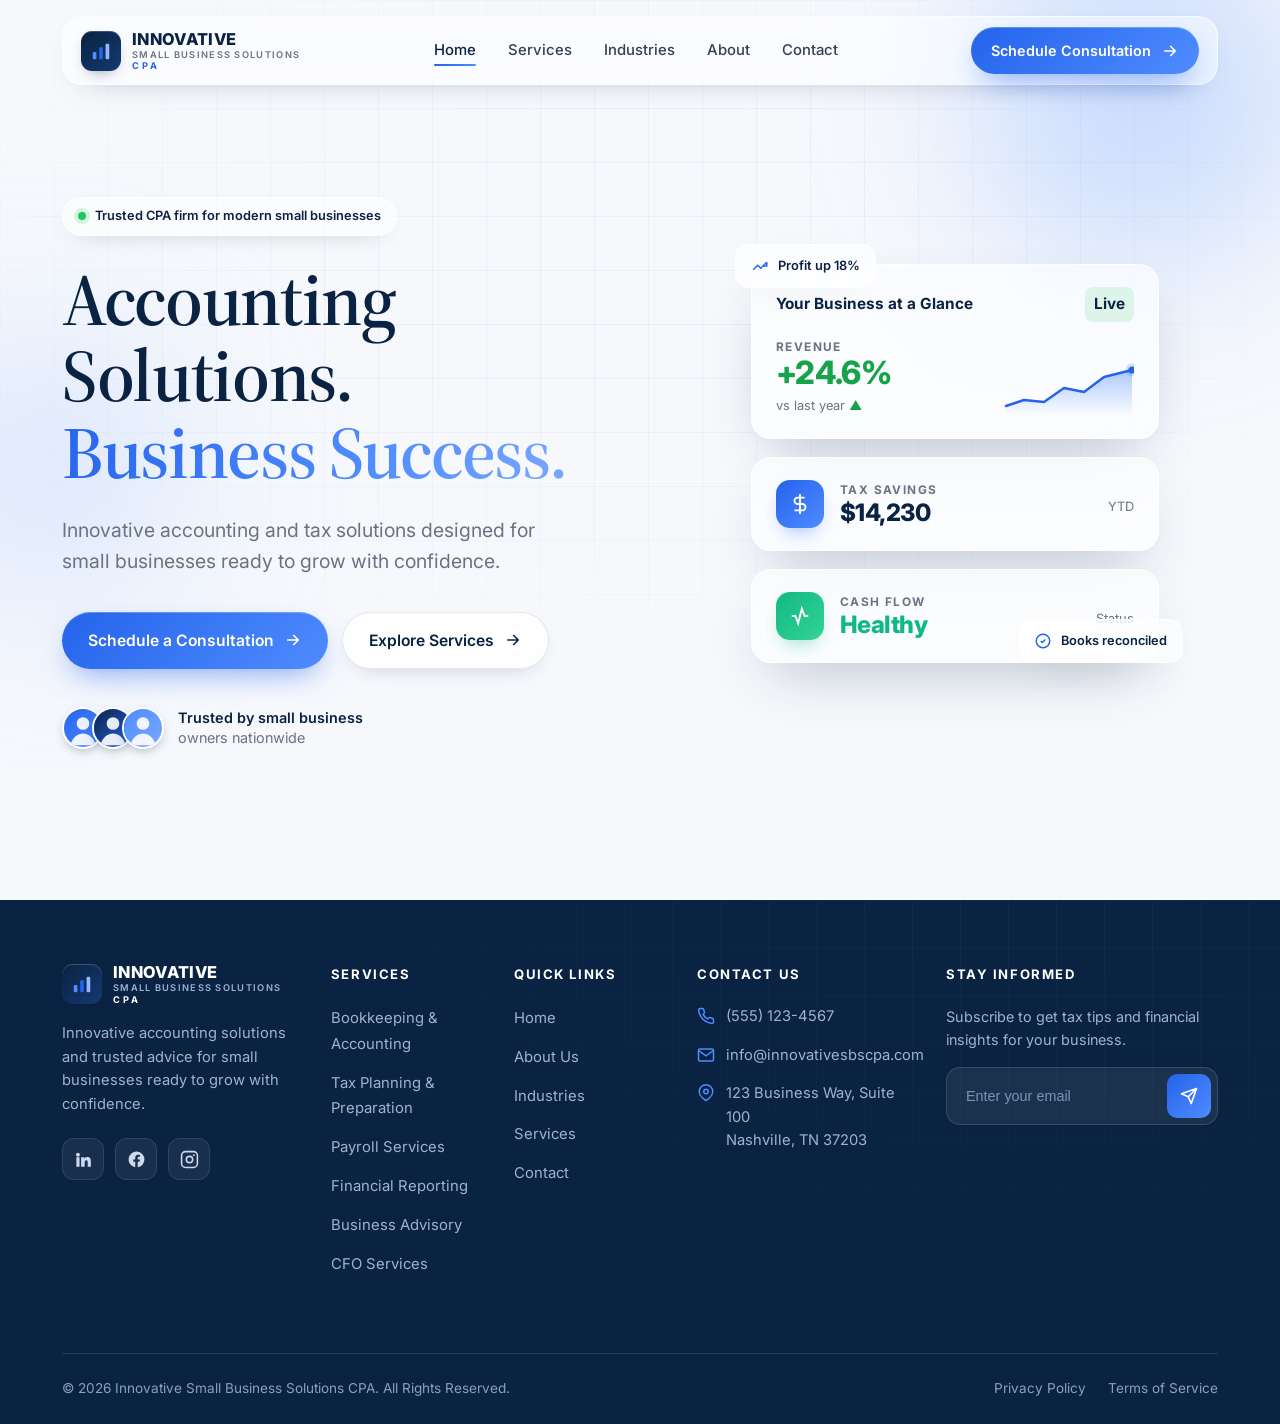
==== index.html @ 0bbaf1e1 "Add multi-page liquid-glass CPA website Restructures the site into separate pages reached from the s" ====
<!DOCTYPE html>
<html lang="en">
<head>
  <meta charset="UTF-8" />
  <meta name="viewport" content="width=device-width, initial-scale=1.0" />

  <title>Innovative Small Business Solutions CPA | Accounting &amp; Tax Services</title>
  <meta name="description" content="Innovative Small Business Solutions CPA delivers premium accounting, tax planning, payroll, and CFO advisory services for small businesses ready to grow with confidence." />
  <meta name="keywords" content="CPA, small business accounting, tax planning, bookkeeping, payroll, CFO services, financial reporting, business advisory" />
  <meta name="author" content="Innovative Small Business Solutions CPA" />
  <meta name="theme-color" content="#0A2342" />
  <link rel="canonical" href="https://zjhunter29.github.io/innovative-cpa/" />

  <meta property="og:type" content="website" />
  <meta property="og:title" content="Innovative Small Business Solutions CPA | Accounting &amp; Tax Services" />
  <meta property="og:description" content="Premium accounting, tax, and advisory services designed for small businesses ready to grow with confidence." />
  <meta property="og:site_name" content="Innovative Small Business Solutions CPA" />
  <meta property="og:url" content="https://zjhunter29.github.io/innovative-cpa/" />
  <meta name="twitter:card" content="summary_large_image" />
  <meta name="twitter:title" content="Innovative Small Business Solutions CPA" />
  <meta name="twitter:description" content="Premium accounting, tax, and advisory services for small businesses." />

  <link rel="icon" href="data:image/svg+xml,%3Csvg xmlns='http://www.w3.org/2000/svg' viewBox='0 0 32 32'%3E%3Crect width='32' height='32' rx='8' fill='%230A2342'/%3E%3Crect x='8' y='17' width='4' height='7' rx='1.5' fill='%234F8CFF'/%3E%3Crect x='14' y='12' width='4' height='12' rx='1.5' fill='%232563EB'/%3E%3Crect x='20' y='8' width='4' height='16' rx='1.5' fill='%2393B8FF'/%3E%3C/svg%3E" />

  <link rel="preconnect" href="https://fonts.googleapis.com" />
  <link rel="preconnect" href="https://fonts.gstatic.com" crossorigin />
  <link href="https://fonts.googleapis.com/css2?family=Inter:wght@400;500;600;700;800;900&family=Source+Serif+4:opsz,wght@8..60,400;8..60,500;8..60,600;8..60,700&display=swap" rel="stylesheet" />

  <link rel="stylesheet" href="styles.css" />
  <noscript><style>.reveal{opacity:1 !important;transform:none !important}</style></noscript>

  <script type="application/ld+json">
  {
    "@context":"https://schema.org",
    "@type":"AccountingService",
    "name":"Innovative Small Business Solutions CPA",
    "description":"Premium accounting, tax planning, payroll, and CFO advisory services for small businesses.",
    "@id":"https://zjhunter29.github.io/innovative-cpa/",
    "url":"https://zjhunter29.github.io/innovative-cpa/",
    "telephone":"+1-555-123-4567",
    "email":"info@innovativesbscpa.com",
    "priceRange":"$$",
    "address":{
      "@type":"PostalAddress",
      "streetAddress":"123 Business Way, Suite 100",
      "addressLocality":"Nashville",
      "addressRegion":"TN",
      "postalCode":"37203",
      "addressCountry":"US"
    },
    "areaServed":"US",
    "openingHoursSpecification":{
      "@type":"OpeningHoursSpecification",
      "dayOfWeek":["Monday","Tuesday","Wednesday","Thursday","Friday"],
      "opens":"09:00","closes":"17:00"
    },
    "sameAs":["https://www.linkedin.com/","https://www.facebook.com/","https://www.instagram.com/"]
  }
  </script>
</head>
<body>
  <a class="skip-link" href="#main">Skip to content</a>

  <!-- ===================== NAVBAR ===================== -->
  <header class="nav" id="nav">
    <div class="container">
      <div class="nav-inner">
        <a class="brand" href="index.html" aria-label="Innovative Small Business Solutions CPA home">
          <span class="brand-mark" aria-hidden="true">
            <svg viewBox="0 0 24 24" fill="none"><rect x="3" y="13" width="4" height="8" rx="1.3" fill="#4F8CFF"/><rect x="10" y="8" width="4" height="13" rx="1.3" fill="#2563EB"/><rect x="17" y="4" width="4" height="17" rx="1.3" fill="#93B8FF"/></svg>
          </span>
          <span class="brand-text">
            <span class="b1">INNOVATIVE</span>
            <span class="b2">Small Business Solutions</span>
            <span class="b3">CPA</span>
          </span>
        </a>

        <nav class="nav-menu" aria-label="Primary">
          <div class="nav-links">
            <a href="index.html" class="active" aria-current="page">Home</a>
            <a href="services.html">Services</a>
            <a href="industries.html">Industries</a>
            <a href="about.html">About</a>
            <a href="contact.html">Contact</a>
          </div>
        </nav>

        <div class="nav-cta">
          <a href="contact.html" class="btn btn-primary">
            <span>Schedule Consultation</span>
            <svg viewBox="0 0 24 24" fill="none" stroke="currentColor" stroke-width="2.2" stroke-linecap="round" stroke-linejoin="round" aria-hidden="true"><path d="M5 12h14M13 6l6 6-6 6"/></svg>
          </a>
          <button class="nav-toggle" id="navToggle" aria-label="Toggle menu" aria-expanded="false" aria-controls="mobilePanel">
            <span></span><span></span><span></span>
          </button>
        </div>
      </div>
    </div>
  </header>

  <div class="mobile-panel" id="mobilePanel">
    <a href="index.html" class="active" aria-current="page">Home <svg viewBox="0 0 24 24" fill="none" stroke="currentColor" stroke-width="2.2" stroke-linecap="round"><path d="M9 6l6 6-6 6"/></svg></a>
    <a href="services.html">Services <svg viewBox="0 0 24 24" fill="none" stroke="currentColor" stroke-width="2.2" stroke-linecap="round"><path d="M9 6l6 6-6 6"/></svg></a>
    <a href="industries.html">Industries <svg viewBox="0 0 24 24" fill="none" stroke="currentColor" stroke-width="2.2" stroke-linecap="round"><path d="M9 6l6 6-6 6"/></svg></a>
    <a href="about.html">About <svg viewBox="0 0 24 24" fill="none" stroke="currentColor" stroke-width="2.2" stroke-linecap="round"><path d="M9 6l6 6-6 6"/></svg></a>
    <a href="contact.html">Contact <svg viewBox="0 0 24 24" fill="none" stroke="currentColor" stroke-width="2.2" stroke-linecap="round"><path d="M9 6l6 6-6 6"/></svg></a>
    <a href="contact.html" class="btn btn-primary">Schedule a Consultation</a>
  </div>

  <main id="main">
    <!-- ===================== HERO ===================== -->
    <section class="hero" id="home">
      <span class="orb orb-a" aria-hidden="true"></span>
      <span class="orb orb-b" aria-hidden="true"></span>
      <div class="grid-bg" aria-hidden="true"></div>

      <div class="container">
        <div class="hero-grid">
          <div class="hero-copy">
            <span class="hero-badge reveal"><span class="dot"></span> Trusted CPA firm for modern small businesses</span>
            <h1 class="reveal d1">Accounting Solutions.<br /><span class="gtext">Business Success.</span></h1>
            <p class="hero-lead reveal d2">Innovative accounting and tax solutions designed for small businesses ready to grow with confidence.</p>
            <div class="hero-actions reveal d3">
              <a href="contact.html" class="btn btn-primary">
                <span>Schedule a Consultation</span>
                <svg viewBox="0 0 24 24" fill="none" stroke="currentColor" stroke-width="2.2" stroke-linecap="round" stroke-linejoin="round" aria-hidden="true"><path d="M5 12h14M13 6l6 6-6 6"/></svg>
              </a>
              <a href="services.html" class="btn btn-ghost">
                <span>Explore Services</span>
                <svg viewBox="0 0 24 24" fill="none" stroke="currentColor" stroke-width="2.2" stroke-linecap="round" stroke-linejoin="round" aria-hidden="true"><path d="M5 12h14M13 6l6 6-6 6"/></svg>
              </a>
            </div>
            <div class="trust reveal d4">
              <div class="avatars" aria-hidden="true">
                <span class="av">
                  <svg viewBox="0 0 42 42"><defs><linearGradient id="a1" x1="0" y1="0" x2="1" y2="1"><stop offset="0" stop-color="#2563EB"/><stop offset="1" stop-color="#4F8CFF"/></linearGradient></defs><rect width="42" height="42" fill="url(#a1)"/><circle cx="21" cy="16" r="7" fill="#fff" opacity=".9"/><path d="M7 40c2-9 9-13 14-13s12 4 14 13z" fill="#fff" opacity=".9"/></svg>
                </span>
                <span class="av">
                  <svg viewBox="0 0 42 42"><defs><linearGradient id="a2" x1="0" y1="0" x2="1" y2="1"><stop offset="0" stop-color="#0A2342"/><stop offset="1" stop-color="#2563EB"/></linearGradient></defs><rect width="42" height="42" fill="url(#a2)"/><circle cx="21" cy="16" r="7" fill="#fff" opacity=".9"/><path d="M7 40c2-9 9-13 14-13s12 4 14 13z" fill="#fff" opacity=".9"/></svg>
                </span>
                <span class="av">
                  <svg viewBox="0 0 42 42"><defs><linearGradient id="a3" x1="0" y1="0" x2="1" y2="1"><stop offset="0" stop-color="#4F8CFF"/><stop offset="1" stop-color="#7AA8FF"/></linearGradient></defs><rect width="42" height="42" fill="url(#a3)"/><circle cx="21" cy="16" r="7" fill="#fff" opacity=".9"/><path d="M7 40c2-9 9-13 14-13s12 4 14 13z" fill="#fff" opacity=".9"/></svg>
                </span>
              </div>
              <p class="trust-text"><strong>Trusted by small business</strong> owners nationwide</p>
            </div>
          </div>

          <!-- HERO VISUAL: static dashboard -->
          <div class="hero-visual reveal d2" aria-hidden="true">
            <div class="dash">
              <div class="spark glass sweep spark-1">
                <svg viewBox="0 0 24 24" fill="none" stroke="currentColor" stroke-width="2"><path d="M3 17l6-6 4 4 8-8"/><path d="M21 7v5h-5"/></svg>
                Profit up 18%
              </div>

              <div class="dcard dcard-main glass">
                <div class="dtitle"><span>Your Business at a Glance</span><span class="pill">Live</span></div>
                <div class="dlabel">Revenue</div>
                <div class="drow">
                  <div>
                    <div class="dval green">+24.6%</div>
                    <div class="dsub">vs last year <span class="up">&#9650;</span></div>
                  </div>
                  <svg class="chart" viewBox="0 0 130 54" preserveAspectRatio="none">
                    <defs>
                      <linearGradient id="cg" x1="0" y1="0" x2="0" y2="1"><stop offset="0" stop-color="#4F8CFF" stop-opacity=".45"/><stop offset="1" stop-color="#4F8CFF" stop-opacity="0"/></linearGradient>
                    </defs>
                    <path d="M2,44 L20,38 L40,40 L60,26 L80,30 L100,15 L128,8 L128,54 L2,54 Z" fill="url(#cg)"/>
                    <path d="M2,44 L20,38 L40,40 L60,26 L80,30 L100,15 L128,8" fill="none" stroke="#2563EB" stroke-width="2.4" stroke-linecap="round" stroke-linejoin="round"/>
                    <circle cx="128" cy="8" r="3.6" fill="#2563EB"/><circle cx="128" cy="8" r="6.5" fill="#2563EB" opacity=".18"/>
                  </svg>
                </div>
              </div>

              <div class="dcard dmini glass">
                <span class="icon blue"><svg viewBox="0 0 24 24" fill="none" stroke="currentColor" stroke-width="2"><path d="M12 1v22M17 5H9.5a3.5 3.5 0 0 0 0 7h5a3.5 3.5 0 0 1 0 7H6"/></svg></span>
                <div class="meta"><div class="dlabel">Tax Savings</div><div class="v">$14,230</div></div>
                <div class="dsub">YTD</div>
              </div>

              <div class="dcard dmini glass">
                <span class="icon mint"><svg viewBox="0 0 24 24" fill="none" stroke="currentColor" stroke-width="2"><path d="M3 12h4l3 8 4-16 3 8h4"/></svg></span>
                <div class="meta"><div class="dlabel">Cash Flow</div><div class="v mint">Healthy</div></div>
                <div class="dsub">Status</div>
              </div>

              <div class="spark glass sweep spark-2">
                <svg viewBox="0 0 24 24" fill="none" stroke="currentColor" stroke-width="2"><path d="M9 12l2 2 4-4"/><circle cx="12" cy="12" r="9"/></svg>
                Books reconciled
              </div>
            </div>
          </div>
        </div>
      </div>
    </section>
  </main>

  <!-- ===================== FOOTER ===================== -->
  <footer class="footer">
    <div class="container">
      <div class="footer-top">
        <div class="footer-brand fcol">
          <a class="brand" href="index.html" aria-label="Innovative Small Business Solutions CPA home">
            <span class="brand-mark" aria-hidden="true">
              <svg viewBox="0 0 24 24" fill="none"><rect x="3" y="13" width="4" height="8" rx="1.3" fill="#4F8CFF"/><rect x="10" y="8" width="4" height="13" rx="1.3" fill="#2563EB"/><rect x="17" y="4" width="4" height="17" rx="1.3" fill="#93B8FF"/></svg>
            </span>
            <span class="brand-text">
              <span class="b1">INNOVATIVE</span>
              <span class="b2">Small Business Solutions</span>
              <span class="b3">CPA</span>
            </span>
          </a>
          <p>Innovative accounting solutions and trusted advice for small businesses ready to grow with confidence.</p>
          <div class="socials">
            <a href="#" aria-label="LinkedIn"><svg viewBox="0 0 24 24" fill="currentColor"><path d="M4.98 3.5a2.5 2.5 0 1 1 0 5 2.5 2.5 0 0 1 0-5zM3 9h4v12H3zM9 9h3.8v1.7h.1c.5-1 1.8-2 3.7-2 4 0 4.7 2.6 4.7 6V21h-4v-5.3c0-1.3 0-2.9-1.8-2.9s-2 1.4-2 2.8V21H9z"/></svg></a>
            <a href="#" aria-label="Facebook"><svg viewBox="0 0 24 24" fill="currentColor"><path d="M22 12a10 10 0 1 0-11.6 9.9v-7H7.9V12h2.5V9.8c0-2.5 1.5-3.9 3.8-3.9 1.1 0 2.2.2 2.2.2v2.5h-1.3c-1.2 0-1.6.8-1.6 1.6V12h2.8l-.45 2.9h-2.35v7A10 10 0 0 0 22 12z"/></svg></a>
            <a href="#" aria-label="Instagram"><svg viewBox="0 0 24 24" fill="none" stroke="currentColor" stroke-width="2"><rect x="2" y="2" width="20" height="20" rx="5"/><circle cx="12" cy="12" r="4"/><circle cx="17.5" cy="6.5" r="1.2" fill="currentColor" stroke="none"/></svg></a>
          </div>
        </div>

        <div class="fcol">
          <h5>Services</h5>
          <ul>
            <li><a href="services.html">Bookkeeping &amp; Accounting</a></li>
            <li><a href="services.html">Tax Planning &amp; Preparation</a></li>
            <li><a href="services.html">Payroll Services</a></li>
            <li><a href="services.html">Financial Reporting</a></li>
            <li><a href="services.html">Business Advisory</a></li>
            <li><a href="services.html">CFO Services</a></li>
          </ul>
        </div>

        <div class="fcol">
          <h5>Quick Links</h5>
          <ul>
            <li><a href="index.html">Home</a></li>
            <li><a href="about.html">About Us</a></li>
            <li><a href="industries.html">Industries</a></li>
            <li><a href="services.html">Services</a></li>
            <li><a href="contact.html">Contact</a></li>
          </ul>
        </div>

        <div class="fcol">
          <h5>Contact Us</h5>
          <div class="ci"><svg viewBox="0 0 24 24" fill="none" stroke="currentColor" stroke-width="2"><path d="M22 16.9v3a2 2 0 0 1-2.2 2 19.8 19.8 0 0 1-8.6-3 19.5 19.5 0 0 1-6-6 19.8 19.8 0 0 1-3-8.6A2 2 0 0 1 4.1 2h3a2 2 0 0 1 2 1.7c.1 1 .4 1.9.7 2.8a2 2 0 0 1-.5 2.1L8.1 9.9a16 16 0 0 0 6 6l1.3-1.2a2 2 0 0 1 2.1-.5c.9.3 1.8.6 2.8.7a2 2 0 0 1 1.7 2z"/></svg><a href="tel:+15551234567">(555) 123-4567</a></div>
          <div class="ci"><svg viewBox="0 0 24 24" fill="none" stroke="currentColor" stroke-width="2"><rect x="2" y="4" width="20" height="16" rx="2"/><path d="m22 6-10 7L2 6"/></svg><a href="mailto:info@innovativesbscpa.com">info@innovativesbscpa.com</a></div>
          <div class="ci"><svg viewBox="0 0 24 24" fill="none" stroke="currentColor" stroke-width="2"><path d="M21 10c0 7-9 12-9 12s-9-5-9-12a9 9 0 0 1 18 0z"/><circle cx="12" cy="10" r="3"/></svg><span>123 Business Way, Suite 100<br />Nashville, TN 37203</span></div>
        </div>

        <div class="fcol news">
          <h5>Stay Informed</h5>
          <p>Subscribe to get tax tips and financial insights for your business.</p>
          <form class="news-form" id="newsForm" novalidate>
            <input type="email" id="newsEmail" placeholder="Enter your email" aria-label="Email address" required />
            <button type="submit" aria-label="Subscribe"><svg viewBox="0 0 24 24" fill="none" stroke="currentColor" stroke-width="2.2" stroke-linecap="round" stroke-linejoin="round"><path d="M22 2 11 13M22 2l-7 20-4-9-9-4 20-7z"/></svg></button>
          </form>
          <p class="news-note" id="newsNote">Thanks — you're subscribed!</p>
        </div>
      </div>

      <div class="footer-bottom">
        <p>&copy; <span id="year">2026</span> Innovative Small Business Solutions CPA. All Rights Reserved.</p>
        <div class="fb-links">
          <a href="#">Privacy Policy</a>
          <a href="#">Terms of Service</a>
        </div>
      </div>
    </div>
  </footer>

  <script src="script.js"></script>
</body>
</html>
---- styles.css ----
/* ============================================================
   DESIGN TOKENS
============================================================ */
:root{
  --primary:#0A2342;
  --secondary:#2563EB;
  --accent:#4F8CFF;
  --bg:#F6F8FC;
  --text:#111827;
  --subtext:#6B7280;

  --glass:rgba(255,255,255,0.65);
  --glass-strong:rgba(255,255,255,0.82);
  --glass-border:rgba(255,255,255,0.75);
  --glass-shadow:0 24px 60px -22px rgba(10,35,66,0.30);
  --card-shadow:0 12px 40px -18px rgba(10,35,66,0.22);

  --grad-brand:linear-gradient(135deg,#2563EB 0%,#4F8CFF 100%);
  --grad-text:linear-gradient(115deg,#2563EB 0%,#4F8CFF 60%,#7AA8FF 100%);
  --grad-dark:linear-gradient(135deg,#0A2342 0%,#0E2C56 45%,#143b72 100%);

  --font-sans:'Inter',system-ui,-apple-system,Segoe UI,Roboto,Helvetica,Arial,sans-serif;
  --font-serif:'Source Serif 4','Iowan Old Style',Georgia,'Times New Roman',serif;

  --radius-xl:28px;
  --radius:20px;
  --radius-sm:14px;
  --radius-pill:999px;

  --container:1200px;
  --nav-h:78px;

  --ease:cubic-bezier(.22,1,.36,1);
  --ease-out:cubic-bezier(.16,1,.3,1);
}

/* ============================================================
   RESET & BASE
============================================================ */
*,*::before,*::after{box-sizing:border-box;margin:0;padding:0}
html{scroll-behavior:smooth;-webkit-text-size-adjust:100%}
body{
  font-family:var(--font-sans);
  color:var(--text);
  background:var(--bg);
  line-height:1.6;
  -webkit-font-smoothing:antialiased;
  text-rendering:optimizeLegibility;
  overflow-x:hidden;
}
body.menu-open{overflow:hidden}
img,svg{display:block;max-width:100%}
a{color:inherit;text-decoration:none}
button{font-family:inherit;cursor:pointer;border:none;background:none}
ul{list-style:none}
section{scroll-margin-top:var(--nav-h)}
::selection{background:rgba(79,140,255,.25)}

:focus-visible{outline:3px solid var(--accent);outline-offset:3px;border-radius:6px}

.skip-link{
  position:absolute;left:-999px;top:8px;z-index:2000;
  background:var(--primary);color:#fff;padding:10px 18px;border-radius:10px;font-weight:600;
}
.skip-link:focus{left:12px}

/* ============================================================
   LAYOUT HELPERS
============================================================ */
.container{width:100%;max-width:var(--container);margin-inline:auto;padding-inline:22px}
.section{position:relative;padding-block:clamp(64px,9vw,118px);overflow:hidden}
.center{text-align:center}
.eyebrow{
  display:inline-block;font-size:.78rem;font-weight:700;letter-spacing:.18em;
  text-transform:uppercase;color:var(--secondary);margin-bottom:16px;
}
.section-title{
  font-family:var(--font-serif);font-weight:600;color:var(--primary);
  font-size:clamp(1.9rem,3.8vw,2.85rem);line-height:1.12;letter-spacing:-.01em;
}
.section-sub{
  color:var(--subtext);font-size:1.05rem;max-width:600px;margin-top:18px;
}
.center .section-sub{margin-inline:auto}

/* gradient text */
.gtext{
  background:var(--grad-text);-webkit-background-clip:text;background-clip:text;
  -webkit-text-fill-color:transparent;color:transparent;
}

/* ============================================================
   GLASS PRIMITIVE
============================================================ */
.glass{
  background:var(--glass);
  backdrop-filter:blur(22px) saturate(160%);
  -webkit-backdrop-filter:blur(22px) saturate(160%);
  border:1px solid var(--glass-border);
  box-shadow:var(--card-shadow);
}

/* glass light-sweep reflection */
.sweep{position:relative;overflow:hidden}
.sweep::after{
  content:"";position:absolute;inset:0;pointer-events:none;
  background:linear-gradient(120deg,transparent 32%,rgba(255,255,255,.55) 48%,rgba(255,255,255,.18) 54%,transparent 70%);
  transform:translateX(-130%);transition:transform .9s var(--ease-out);
}
.sweep:hover::after{transform:translateX(130%)}

/* ============================================================
   BUTTONS
============================================================ */
.btn{
  display:inline-flex;align-items:center;gap:10px;justify-content:center;
  font-weight:600;font-size:.98rem;padding:15px 26px;border-radius:var(--radius-pill);
  transition:transform .35s var(--ease),box-shadow .35s var(--ease),background .35s var(--ease),color .3s ease;
  white-space:nowrap;
}
.btn svg{width:18px;height:18px;transition:transform .35s var(--ease)}
.btn-primary{
  color:#fff;background:var(--grad-brand);
  box-shadow:0 12px 30px -10px rgba(37,99,235,.6), inset 0 1px 0 rgba(255,255,255,.25);
}
.btn-primary:hover{transform:translateY(-3px);box-shadow:0 20px 40px -10px rgba(37,99,235,.75), 0 0 0 4px rgba(79,140,255,.18)}
.btn-primary:hover svg{transform:translateX(4px)}
.btn-ghost{
  color:var(--primary);background:var(--glass-strong);
  border:1px solid rgba(10,35,66,.10);backdrop-filter:blur(12px);
  box-shadow:0 8px 24px -16px rgba(10,35,66,.4);
}
.btn-ghost:hover{transform:translateY(-3px);border-color:rgba(37,99,235,.35);box-shadow:0 14px 30px -14px rgba(37,99,235,.4)}
.btn-ghost:hover svg{transform:translateY(3px)}
.btn-light{color:var(--primary);background:#fff}
.btn-light:hover{transform:translateY(-3px);box-shadow:0 20px 44px -16px rgba(0,0,0,.4)}
.btn-light:hover svg{transform:translateX(4px)}

/* ============================================================
   BACKGROUND ATMOSPHERE
============================================================ */
.orb{position:absolute;border-radius:50%;filter:blur(70px);opacity:.5;z-index:0;pointer-events:none}
.orb-a{width:520px;height:520px;background:radial-gradient(circle,#7AA8FF,transparent 65%);top:-160px;right:-120px}
.orb-b{width:460px;height:460px;background:radial-gradient(circle,#A5C4FF,transparent 65%);top:240px;left:-180px;opacity:.4}
.grid-bg{
  position:absolute;inset:0;z-index:0;pointer-events:none;
  background-image:linear-gradient(rgba(37,99,235,.06) 1px,transparent 1px),
                   linear-gradient(90deg,rgba(37,99,235,.06) 1px,transparent 1px);
  background-size:54px 54px;
  -webkit-mask-image:radial-gradient(ellipse 80% 60% at 50% 30%,#000 30%,transparent 78%);
  mask-image:radial-gradient(ellipse 80% 60% at 50% 30%,#000 30%,transparent 78%);
  animation:gridpan 28s linear infinite;
}
@keyframes gridpan{from{background-position:0 0}to{background-position:54px 54px}}

/* ============================================================
   NAVBAR
============================================================ */
.nav{
  position:fixed;top:0;left:0;right:0;z-index:1000;
  transition:padding .35s var(--ease),background .35s ease,box-shadow .35s ease,backdrop-filter .35s ease;
  padding:16px 0;
}
.nav-inner{
  display:flex;align-items:center;justify-content:space-between;gap:24px;
  padding:10px 18px;border-radius:var(--radius);
  background:rgba(255,255,255,.55);
  border:1px solid rgba(255,255,255,.6);
  backdrop-filter:blur(18px) saturate(160%);
  -webkit-backdrop-filter:blur(18px) saturate(160%);
  box-shadow:0 10px 34px -22px rgba(10,35,66,.4);
  transition:box-shadow .35s ease,background .35s ease;
}
.nav.scrolled{padding:8px 0}
.nav.scrolled .nav-inner{background:rgba(255,255,255,.78);box-shadow:0 14px 40px -24px rgba(10,35,66,.55)}

.brand{display:flex;align-items:center;gap:11px;flex-shrink:0}
.brand-mark{width:40px;height:40px;border-radius:11px;background:var(--grad-dark);
  display:grid;place-items:center;box-shadow:inset 0 1px 0 rgba(255,255,255,.2),0 6px 16px -8px rgba(10,35,66,.6)}
.brand-mark svg{width:22px;height:22px}
.brand-text{display:flex;flex-direction:column;line-height:1}
.brand-text .b1{font-weight:800;font-size:1.02rem;letter-spacing:.02em;color:var(--primary)}
.brand-text .b2{font-size:.58rem;letter-spacing:.14em;text-transform:uppercase;color:var(--subtext);margin-top:3px;font-weight:600}
.brand-text .b3{font-size:.58rem;letter-spacing:.34em;text-transform:uppercase;color:var(--secondary);font-weight:700;margin-top:2px}

.nav-menu{display:none}
.nav-links{display:flex;align-items:center;gap:4px}
.nav-links a{
  position:relative;font-size:.93rem;font-weight:500;color:#334155;
  padding:9px 14px;border-radius:10px;transition:color .25s ease,background .25s ease;
}
.nav-links a::after{
  content:"";position:absolute;left:14px;right:14px;bottom:5px;height:2px;border-radius:2px;
  background:var(--grad-brand);transform:scaleX(0);transform-origin:left;transition:transform .3s var(--ease);
}
.nav-links a:hover{color:var(--primary)}
.nav-links a.active{color:var(--primary)}
.nav-links a:hover::after,.nav-links a.active::after{transform:scaleX(1)}

.nav-cta{display:flex;align-items:center;gap:10px}
.nav-cta .btn{padding:12px 20px;font-size:.9rem}

.nav-toggle{
  display:inline-flex;flex-direction:column;justify-content:center;gap:5px;
  width:46px;height:46px;border-radius:12px;background:rgba(255,255,255,.6);
  border:1px solid rgba(10,35,66,.08);
}
.nav-toggle span{display:block;width:20px;height:2px;margin-inline:auto;background:var(--primary);border-radius:2px;transition:transform .3s var(--ease),opacity .2s ease}
.nav.open .nav-toggle span:nth-child(1){transform:translateY(7px) rotate(45deg)}
.nav.open .nav-toggle span:nth-child(2){opacity:0}
.nav.open .nav-toggle span:nth-child(3){transform:translateY(-7px) rotate(-45deg)}

/* mobile dropdown panel */
.mobile-panel{
  position:fixed;inset:0 0 0 0;top:0;z-index:999;
  padding:calc(var(--nav-h) + 16px) 22px 28px;
  background:rgba(246,248,252,.92);
  backdrop-filter:blur(22px);-webkit-backdrop-filter:blur(22px);
  transform:translateY(-12px);opacity:0;pointer-events:none;
  transition:opacity .3s ease,transform .35s var(--ease);
  display:flex;flex-direction:column;gap:8px;
}
.nav.open + .mobile-panel{opacity:1;transform:none;pointer-events:auto}
.mobile-panel a{
  font-size:1.15rem;font-weight:600;color:var(--primary);
  padding:16px 18px;border-radius:14px;background:rgba(255,255,255,.6);
  border:1px solid rgba(255,255,255,.7);display:flex;align-items:center;justify-content:space-between;
}
.mobile-panel a.active{border-color:rgba(37,99,235,.4);color:var(--secondary)}
.mobile-panel a svg{width:18px;height:18px;color:var(--secondary)}
.mobile-panel .btn{margin-top:10px;padding:17px}

/* ============================================================
   HERO (home)
============================================================ */
.hero{position:relative;display:grid;align-items:center;min-height:100svh;
  padding-top:calc(var(--nav-h) + 40px);padding-bottom:72px;overflow:hidden}
.hero-grid{display:grid;gap:48px;align-items:center;position:relative;z-index:2}

.hero-badge{
  display:inline-flex;align-items:center;gap:9px;font-size:.8rem;font-weight:600;color:var(--primary);
  padding:8px 15px;border-radius:var(--radius-pill);margin-bottom:26px;
  background:rgba(255,255,255,.6);border:1px solid rgba(255,255,255,.7);
  box-shadow:0 8px 22px -16px rgba(10,35,66,.5);
}
.hero-badge .dot{width:8px;height:8px;border-radius:50%;background:#22c55e;box-shadow:0 0 0 4px rgba(34,197,94,.18);animation:pulse 2.4s ease-in-out infinite}
@keyframes pulse{0%,100%{box-shadow:0 0 0 4px rgba(34,197,94,.18)}50%{box-shadow:0 0 0 7px rgba(34,197,94,.05)}}

.hero h1{
  font-family:var(--font-serif);font-weight:600;color:var(--primary);
  font-size:clamp(2.7rem,6.6vw,4.6rem);line-height:1.04;letter-spacing:-.018em;
}
.hero-lead{color:var(--subtext);font-size:clamp(1.05rem,1.6vw,1.22rem);max-width:520px;margin-top:24px}
.hero-actions{display:flex;flex-wrap:wrap;gap:14px;margin-top:34px}

.trust{display:flex;align-items:center;gap:14px;margin-top:38px}
.avatars{display:flex}
.avatars .av{
  width:42px;height:42px;border-radius:50%;border:2.5px solid #fff;margin-left:-12px;
  box-shadow:0 4px 12px -4px rgba(10,35,66,.4);overflow:hidden;
}
.avatars .av:first-child{margin-left:0}
.trust-text{font-size:.9rem;color:var(--subtext);line-height:1.35}
.trust-text strong{color:var(--primary);font-weight:600;display:block}

/* hero visual / dashboard cluster (static — no float) */
.hero-visual{position:relative;min-height:430px}
.dash{
  position:relative;display:flex;flex-direction:column;gap:18px;
  padding:6px;max-width:420px;margin-inline:auto;
}

.dcard{border-radius:var(--radius);padding:22px 24px;position:relative}
.dcard.glass{box-shadow:var(--glass-shadow)}
.dcard .dlabel{font-size:.74rem;font-weight:700;letter-spacing:.12em;text-transform:uppercase;color:var(--subtext)}
.dcard-main .dtitle{display:flex;align-items:center;justify-content:space-between;margin-bottom:16px}
.dcard-main .dtitle span{font-weight:700;color:var(--primary);font-size:.96rem}
.dcard-main .pill{font-size:.7rem;font-weight:700;color:#16a34a;background:rgba(34,197,94,.12);padding:5px 9px;border-radius:8px}
.drow{display:flex;align-items:flex-end;justify-content:space-between;gap:16px}
.dval{font-size:2rem;font-weight:800;color:var(--primary);line-height:1;letter-spacing:-.02em}
.dval.green{color:#16a34a}
.dsub{font-size:.8rem;color:var(--subtext);margin-top:7px}
.dsub .up{color:#16a34a;font-weight:700}
.chart{width:130px;height:54px;flex-shrink:0}

.dmini{display:flex;align-items:center;gap:16px}
.dmini .icon{
  width:48px;height:48px;border-radius:14px;flex-shrink:0;display:grid;place-items:center;color:#fff;
  box-shadow:0 10px 22px -10px rgba(37,99,235,.6);
}
.dmini .icon.blue{background:var(--grad-brand)}
.dmini .icon.mint{background:linear-gradient(135deg,#10b981,#34d399);box-shadow:0 10px 22px -10px rgba(16,185,129,.6)}
.dmini .icon svg{width:22px;height:22px}
.dmini .meta{flex:1}
.dmini .meta .v{font-size:1.5rem;font-weight:800;color:var(--primary);line-height:1.1;letter-spacing:-.02em}
.dmini .meta .v.mint{color:#10b981}

.spark{position:absolute;border-radius:var(--radius-sm);padding:11px 15px;z-index:3;display:flex;align-items:center;gap:9px;font-size:.8rem;font-weight:600;color:var(--primary)}
.spark svg{width:18px;height:18px;color:var(--secondary)}
.spark-1{top:-14px;left:-10px}
.spark-2{bottom:6px;right:-18px}

/* ============================================================
   PAGE HERO (subpages)
============================================================ */
.page-hero{padding-top:calc(var(--nav-h) + 58px)}
.page-hero .container{position:relative;z-index:2}
.page-title{
  font-family:var(--font-serif);font-weight:600;color:var(--primary);
  font-size:clamp(2.3rem,5vw,3.4rem);line-height:1.08;letter-spacing:-.015em;
}
.page-lead{color:var(--subtext);font-size:clamp(1.02rem,1.5vw,1.18rem);max-width:640px;margin:18px auto 0}
.about-intro{max-width:780px;margin-inline:auto}
.about-intro p{color:var(--subtext);font-size:1.08rem;margin-top:20px}

/* ============================================================
   FEATURE / SERVICE CARDS
============================================================ */
.cards-grid{display:grid;gap:22px;margin-top:54px}
.feature-card{
  border-radius:var(--radius);padding:30px 28px 32px;position:relative;
  transition:transform .45s var(--ease),box-shadow .45s var(--ease);
  background:var(--glass);backdrop-filter:blur(20px) saturate(150%);
  -webkit-backdrop-filter:blur(20px) saturate(150%);
  border:1px solid var(--glass-border);box-shadow:var(--card-shadow);
}
.feature-card::before{
  content:"";position:absolute;inset:0;border-radius:inherit;padding:1.4px;
  background:linear-gradient(135deg,var(--accent),rgba(79,140,255,0) 45%);
  -webkit-mask:linear-gradient(#000 0 0) content-box,linear-gradient(#000 0 0);
  -webkit-mask-composite:xor;mask-composite:exclude;
  opacity:0;transition:opacity .45s ease;pointer-events:none;
}
.feature-card:hover{transform:translateY(-10px);box-shadow:0 32px 60px -28px rgba(37,99,235,.45)}
.feature-card:hover::before{opacity:1}
.ico{
  width:56px;height:56px;border-radius:16px;display:grid;place-items:center;color:#fff;
  background:var(--grad-brand);margin-bottom:22px;
  box-shadow:0 14px 28px -12px rgba(37,99,235,.65),inset 0 1px 0 rgba(255,255,255,.3);
  transition:transform .45s var(--ease);
}
.feature-card:hover .ico{transform:scale(1.06) rotate(-3deg)}
.ico svg{width:27px;height:27px}
.feature-card h3{font-size:1.18rem;color:var(--primary);font-weight:700;margin-bottom:10px}
.feature-card p{color:var(--subtext);font-size:.95rem}

/* ============================================================
   STATS
============================================================ */
.stats-band{position:relative}
.stats-inner{
  border-radius:var(--radius-xl);padding:clamp(34px,5vw,52px);
  background:var(--grad-dark);position:relative;overflow:hidden;
  box-shadow:0 40px 80px -34px rgba(10,35,66,.7);
}
.stats-inner::before{content:"";position:absolute;width:420px;height:420px;border-radius:50%;
  background:radial-gradient(circle,rgba(79,140,255,.35),transparent 65%);top:-160px;right:-80px}
.stats-inner::after{content:"";position:absolute;inset:0;
  background-image:linear-gradient(rgba(255,255,255,.05) 1px,transparent 1px),linear-gradient(90deg,rgba(255,255,255,.05) 1px,transparent 1px);
  background-size:46px 46px;-webkit-mask-image:radial-gradient(ellipse at 70% 0%,#000,transparent 70%);mask-image:radial-gradient(ellipse at 70% 0%,#000,transparent 70%)}
.stats-grid{position:relative;z-index:2;display:grid;gap:30px;grid-template-columns:repeat(2,1fr);text-align:center}
.stat .num{font-family:var(--font-serif);font-weight:700;color:#fff;font-size:clamp(2.3rem,5vw,3.3rem);line-height:1;letter-spacing:-.02em}
.stat .num .gtext{background:linear-gradient(120deg,#9cc0ff,#4F8CFF);-webkit-background-clip:text;background-clip:text;-webkit-text-fill-color:transparent}
.stat .lbl{color:#b9cbe6;font-size:.95rem;margin-top:12px;font-weight:500}

/* ============================================================
   TESTIMONIALS
============================================================ */
.testi-wrap{position:relative;max-width:920px;margin:54px auto 0;display:flex;align-items:center;gap:14px}
.testi-viewport{overflow:hidden;flex:1;border-radius:var(--radius-xl)}
.testi-track{display:flex;transition:transform .65s var(--ease)}
.t-slide{min-width:100%;padding:6px}
.t-card{
  border-radius:var(--radius-xl);padding:clamp(28px,4vw,46px);text-align:center;position:relative;
  background:var(--glass);backdrop-filter:blur(20px) saturate(150%);-webkit-backdrop-filter:blur(20px) saturate(150%);
  border:1px solid var(--glass-border);box-shadow:var(--glass-shadow);
}
.t-quote-mark{font-family:var(--font-serif);font-size:4.5rem;line-height:.5;color:rgba(37,99,235,.18);height:34px}
.t-quote{font-family:var(--font-serif);font-size:clamp(1.1rem,2vw,1.45rem);color:var(--primary);font-style:italic;line-height:1.5;margin-bottom:26px}
.t-person{display:flex;align-items:center;justify-content:center;gap:14px}
.t-person .av{width:54px;height:54px;border-radius:50%;overflow:hidden;border:2px solid #fff;box-shadow:0 6px 16px -6px rgba(10,35,66,.4)}
.t-person .pmeta{text-align:left}
.t-person .pmeta .pn{font-weight:700;color:var(--primary)}
.t-person .pmeta .pt{font-size:.86rem;color:var(--subtext)}

.t-arrow{
  width:50px;height:50px;border-radius:50%;flex-shrink:0;display:grid;place-items:center;color:var(--primary);
  background:var(--glass-strong);border:1px solid rgba(10,35,66,.08);box-shadow:var(--card-shadow);
  transition:transform .3s var(--ease),color .3s ease,background .3s ease;
}
.t-arrow:hover{transform:scale(1.08);color:var(--secondary)}
.t-arrow svg{width:20px;height:20px}
.t-dots{display:flex;justify-content:center;gap:9px;margin-top:28px}
.t-dot{width:9px;height:9px;border-radius:50%;background:rgba(10,35,66,.18);transition:all .35s var(--ease)}
.t-dot.active{width:28px;border-radius:6px;background:var(--grad-brand)}

/* ============================================================
   INDUSTRIES
============================================================ */
.ind-grid{display:grid;gap:18px;margin-top:54px;grid-template-columns:repeat(2,1fr)}
.ind-card{
  border-radius:var(--radius);padding:26px 24px;display:flex;align-items:center;gap:16px;
  background:var(--glass);backdrop-filter:blur(16px);-webkit-backdrop-filter:blur(16px);
  border:1px solid var(--glass-border);box-shadow:var(--card-shadow);
  transition:transform .4s var(--ease),box-shadow .4s var(--ease);
}
.ind-card:hover{transform:translateY(-6px);box-shadow:0 26px 50px -26px rgba(37,99,235,.4)}
.ind-card .iico{
  width:50px;height:50px;border-radius:14px;flex-shrink:0;display:grid;place-items:center;color:var(--secondary);
  background:linear-gradient(135deg,rgba(37,99,235,.12),rgba(79,140,255,.05));border:1px solid rgba(37,99,235,.12);
  transition:transform .4s var(--ease)}
.ind-card:hover .iico{transform:scale(1.08)}
.ind-card .iico svg{width:25px;height:25px}
.ind-card h4{font-size:1.05rem;color:var(--primary)}
.ind-card p{font-size:.84rem;color:var(--subtext);margin-top:3px}

/* ============================================================
   PROCESS
============================================================ */
.proc-grid{position:relative;display:grid;gap:26px;margin-top:58px}
.proc-line{display:none}
.step{position:relative;border-radius:var(--radius);padding:30px 26px;background:var(--glass);
  backdrop-filter:blur(16px);-webkit-backdrop-filter:blur(16px);border:1px solid var(--glass-border);box-shadow:var(--card-shadow);
  transition:transform .4s var(--ease),box-shadow .4s var(--ease)}
.step:hover{transform:translateY(-8px);box-shadow:0 30px 56px -28px rgba(37,99,235,.4)}
.step .snum{font-family:var(--font-serif);font-size:2.6rem;font-weight:700;line-height:1;
  background:var(--grad-text);-webkit-background-clip:text;background-clip:text;-webkit-text-fill-color:transparent;opacity:.9}
.step .sdot{position:absolute;top:34px;right:26px;width:14px;height:14px;border-radius:50%;background:var(--grad-brand);box-shadow:0 0 0 5px rgba(79,140,255,.18)}
.step h4{font-size:1.18rem;color:var(--primary);margin:16px 0 8px}
.step p{font-size:.92rem;color:var(--subtext)}

/* ============================================================
   CONTACT
============================================================ */
.contact-grid{display:grid;gap:30px}
.contact-card{
  border-radius:var(--radius-xl);padding:clamp(26px,3.5vw,40px);
  background:var(--glass);backdrop-filter:blur(20px) saturate(150%);-webkit-backdrop-filter:blur(20px) saturate(150%);
  border:1px solid var(--glass-border);box-shadow:var(--glass-shadow);
}
.contact-card h2{font-family:var(--font-serif);font-weight:600;font-size:1.6rem;color:var(--primary);margin-bottom:8px}
.contact-card > p.muted{color:var(--subtext);font-size:.96rem;margin-bottom:26px}
.cinfo{display:flex;gap:14px;align-items:flex-start;margin-bottom:22px}
.cinfo:last-of-type{margin-bottom:0}
.cinfo .ci-ico{width:46px;height:46px;border-radius:13px;flex-shrink:0;display:grid;place-items:center;color:#fff;
  background:var(--grad-brand);box-shadow:0 10px 22px -12px rgba(37,99,235,.6)}
.cinfo .ci-ico svg{width:21px;height:21px}
.cinfo .ci-meta .k{font-size:.74rem;font-weight:700;letter-spacing:.1em;text-transform:uppercase;color:var(--subtext)}
.cinfo .ci-meta .v{color:var(--primary);font-weight:600;margin-top:3px}
.cinfo .ci-meta a{transition:color .25s ease}
.cinfo .ci-meta a:hover{color:var(--secondary)}
.contact-socials{display:flex;gap:11px;margin-top:28px;padding-top:24px;border-top:1px solid rgba(10,35,66,.08)}
.contact-socials a{width:42px;height:42px;border-radius:12px;display:grid;place-items:center;color:var(--primary);
  background:rgba(37,99,235,.08);border:1px solid rgba(37,99,235,.12);transition:all .3s var(--ease)}
.contact-socials a:hover{background:var(--grad-brand);color:#fff;transform:translateY(-3px);border-color:transparent}
.contact-socials a svg{width:19px;height:19px}

.field{margin-bottom:18px}
.field-row{display:grid;gap:18px}
.field label{display:block;font-size:.85rem;font-weight:600;color:var(--primary);margin-bottom:7px}
.field input,.field textarea,.field select{
  width:100%;font-family:inherit;font-size:.96rem;color:var(--text);
  padding:13px 15px;border-radius:12px;border:1px solid rgba(10,35,66,.14);
  background:rgba(255,255,255,.85);transition:border-color .25s ease,box-shadow .25s ease;
}
.field textarea{min-height:140px;resize:vertical}
.field input:focus,.field textarea:focus,.field select:focus{outline:none;border-color:var(--accent);box-shadow:0 0 0 4px rgba(79,140,255,.16)}
.field input::placeholder,.field textarea::placeholder{color:#9aa6b6}
.form-submit{width:100%;margin-top:4px}
.form-note{margin-top:16px;padding:13px 16px;border-radius:12px;background:rgba(34,197,94,.12);
  border:1px solid rgba(34,197,94,.25);color:#15803d;font-size:.92rem;font-weight:600;display:none}
.form-note.show{display:block}

/* ============================================================
   CTA BANNER
============================================================ */
.cta-band{position:relative}
.cta-inner{
  border-radius:var(--radius-xl);padding:clamp(40px,6vw,72px);position:relative;overflow:hidden;
  background:var(--grad-dark);box-shadow:0 44px 90px -36px rgba(10,35,66,.75);
  display:flex;flex-direction:column;align-items:center;text-align:center;gap:14px;
}
.cta-inner::before{content:"";position:absolute;width:560px;height:560px;border-radius:50%;left:-160px;bottom:-280px;
  background:radial-gradient(circle,rgba(79,140,255,.4),transparent 65%)}
.cta-inner::after{content:"";position:absolute;width:420px;height:420px;border-radius:50%;right:-140px;top:-220px;
  background:radial-gradient(circle,rgba(124,168,255,.3),transparent 65%)}
.cta-inner > *{position:relative;z-index:2}
.cta-inner h2{font-family:var(--font-serif);font-weight:600;color:#fff;font-size:clamp(1.9rem,4vw,3rem);line-height:1.1;max-width:760px}
.cta-inner p{color:#c2d3ec;font-size:1.1rem;max-width:520px}
.cta-inner .btn{margin-top:14px;padding:17px 34px;font-size:1.02rem}

/* ============================================================
   FOOTER
============================================================ */
.footer{background:var(--primary);color:#cdd9ec;position:relative;overflow:hidden;margin-top:0}
.footer::before{content:"";position:absolute;inset:0;background-image:linear-gradient(rgba(255,255,255,.03) 1px,transparent 1px),linear-gradient(90deg,rgba(255,255,255,.03) 1px,transparent 1px);background-size:48px 48px;-webkit-mask-image:radial-gradient(ellipse at 80% 0%,#000,transparent 60%);mask-image:radial-gradient(ellipse at 80% 0%,#000,transparent 60%)}
.footer-top{position:relative;z-index:2;display:grid;gap:42px;padding-block:64px;grid-template-columns:1fr}
.footer-brand .brand-text .b1,.footer-brand .brand-text .b3{color:#fff}
.footer-brand .brand-text .b2{color:#9fb3d1}
.footer-brand p{margin-top:18px;font-size:.92rem;color:#9fb3d1;max-width:300px}
.socials{display:flex;gap:11px;margin-top:22px}
.socials a{width:42px;height:42px;border-radius:12px;display:grid;place-items:center;color:#cdd9ec;
  background:rgba(255,255,255,.06);border:1px solid rgba(255,255,255,.1);transition:all .3s var(--ease)}
.socials a:hover{background:var(--grad-brand);color:#fff;transform:translateY(-3px);border-color:transparent}
.socials a svg{width:19px;height:19px}

.fcol h5{color:#fff;font-size:.82rem;font-weight:700;letter-spacing:.12em;text-transform:uppercase;margin-bottom:20px}
.fcol ul li{margin-bottom:13px}
.fcol ul a{font-size:.93rem;color:#9fb3d1;transition:color .25s ease}
.fcol ul a:hover{color:#fff}
.fcol .ci{display:flex;gap:11px;margin-bottom:15px;font-size:.92rem;color:#9fb3d1;align-items:flex-start}
.fcol .ci svg{width:18px;height:18px;color:var(--accent);flex-shrink:0;margin-top:2px}

.news p{font-size:.9rem;color:#9fb3d1;margin-bottom:16px}
.news-form{display:flex;gap:8px;background:rgba(255,255,255,.07);border:1px solid rgba(255,255,255,.12);border-radius:14px;padding:6px}
.news-form input{flex:1;background:none;border:none;color:#fff;padding:11px 13px;font-size:.9rem;outline:none}
.news-form input::placeholder{color:#7e93b4}
.news-form button{width:44px;height:44px;border-radius:10px;background:var(--grad-brand);color:#fff;display:grid;place-items:center;flex-shrink:0;transition:transform .3s var(--ease)}
.news-form button:hover{transform:translateY(-2px)}
.news-form button svg{width:18px;height:18px}
.news-note{font-size:.82rem;color:#22c55e;margin-top:10px;opacity:0;transition:opacity .3s ease}
.news-note.show{opacity:1}

.footer-bottom{position:relative;z-index:2;border-top:1px solid rgba(255,255,255,.1);padding-block:24px;
  display:flex;flex-direction:column;gap:12px;align-items:center;text-align:center;font-size:.85rem;color:#8ba0bf}
.footer-bottom .fb-links{display:flex;gap:22px;flex-wrap:wrap;justify-content:center}
.footer-bottom a:hover{color:#fff}

/* ============================================================
   SCROLL REVEAL
============================================================ */
.reveal{opacity:0;transform:translateY(30px);transition:opacity .8s var(--ease),transform .8s var(--ease)}
.reveal.in{opacity:1;transform:none}
.reveal.d1{transition-delay:.08s}.reveal.d2{transition-delay:.16s}.reveal.d3{transition-delay:.24s}
.reveal.d4{transition-delay:.32s}.reveal.d5{transition-delay:.40s}.reveal.d6{transition-delay:.48s}

/* ============================================================
   RESPONSIVE
============================================================ */
@media (min-width:560px){
  .field-row{grid-template-columns:1fr 1fr}
}
@media (min-width:600px){
  .stats-grid{grid-template-columns:repeat(4,1fr)}
  .cards-grid{grid-template-columns:repeat(2,1fr)}
  .ind-grid{grid-template-columns:repeat(3,1fr)}
}
@media (min-width:768px){
  .footer-top{grid-template-columns:1.4fr 1fr 1fr;column-gap:40px}
  .news{grid-column:1/-1}
  .footer-bottom{flex-direction:row;justify-content:space-between;text-align:left}
}
@media (min-width:900px){
  .contact-grid{grid-template-columns:.85fr 1.15fr;align-items:start}
}
@media (min-width:960px){
  .nav-menu{display:flex;align-items:center;gap:18px}
  .nav-toggle{display:none}
  .mobile-panel{display:none}
  .hero-grid{grid-template-columns:1.05fr .95fr}
  .cards-grid{grid-template-columns:repeat(3,1fr)}
  .proc-grid{grid-template-columns:repeat(4,1fr)}
  .proc-line{display:block;position:absolute;top:54px;left:8%;right:8%;height:2px;z-index:0;
    background:linear-gradient(90deg,rgba(37,99,235,.15),rgba(79,140,255,.6),rgba(37,99,235,.15));
    background-size:200% 100%;animation:flowline 4s linear infinite}
  .footer-top{grid-template-columns:1.5fr 1fr 1fr 1.3fr}
  .news{grid-column:auto}
}
@keyframes flowline{from{background-position:0 0}to{background-position:200% 0}}
@media (min-width:1100px){
  .footer-top{grid-template-columns:1.6fr 1fr 1fr 1fr 1.4fr}
}

@media (max-width:520px){
  .hero-actions .btn{flex:1}
}

/* ============================================================
   REDUCED MOTION
============================================================ */
@media (prefers-reduced-motion:reduce){
  *,*::before,*::after{animation-duration:.001ms !important;animation-iteration-count:1 !important;transition-duration:.001ms !important;scroll-behavior:auto !important}
  .reveal{opacity:1;transform:none}
}
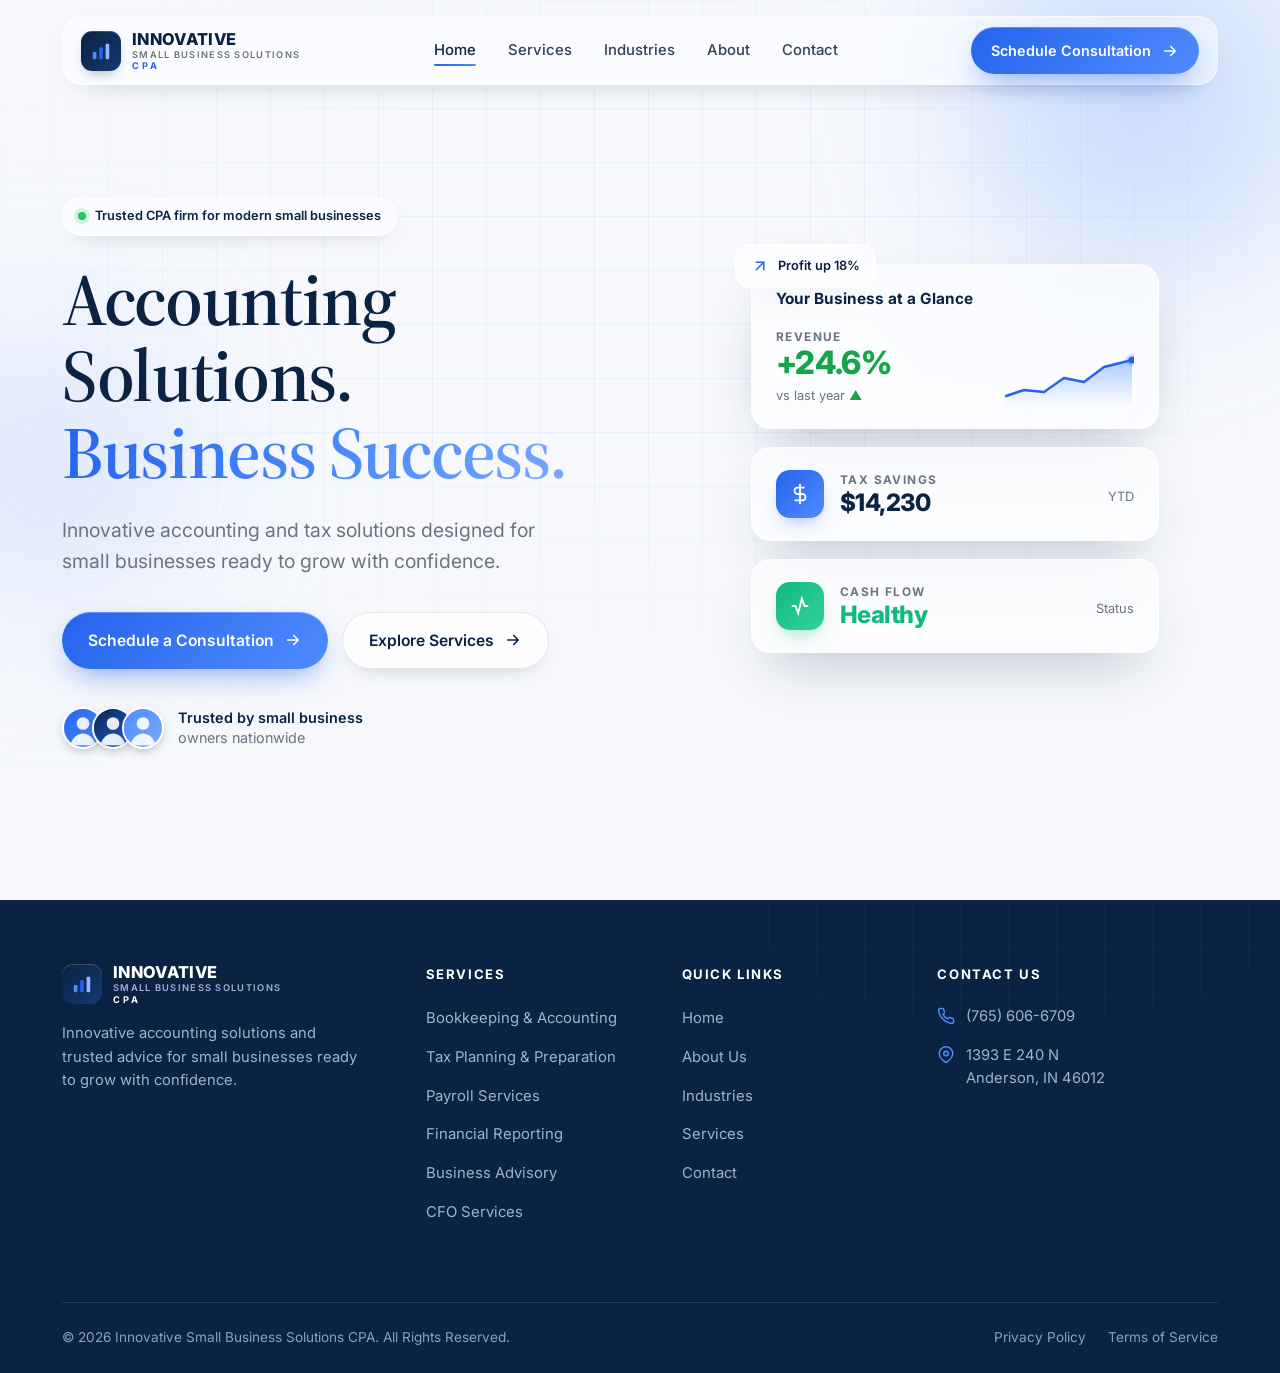
==== commit e60a01d1: "Update contact info and trim site elements - Update business phone to (765) 606-6709 and address to " ====
--- a/index.html
+++ b/index.html
@@ -37,15 +37,14 @@
     "description":"Premium accounting, tax planning, payroll, and CFO advisory services for small businesses.",
     "@id":"https://zjhunter29.github.io/innovative-cpa/",
     "url":"https://zjhunter29.github.io/innovative-cpa/",
-    "telephone":"+1-555-123-4567",
-    "email":"info@innovativesbscpa.com",
+    "telephone":"+1-765-606-6709",
     "priceRange":"$$",
     "address":{
       "@type":"PostalAddress",
-      "streetAddress":"123 Business Way, Suite 100",
-      "addressLocality":"Nashville",
-      "addressRegion":"TN",
-      "postalCode":"37203",
+      "streetAddress":"1393 E 240 N",
+      "addressLocality":"Anderson",
+      "addressRegion":"IN",
+      "postalCode":"46012",
       "addressCountry":"US"
     },
     "areaServed":"US",
@@ -53,8 +52,7 @@
       "@type":"OpeningHoursSpecification",
       "dayOfWeek":["Monday","Tuesday","Wednesday","Thursday","Friday"],
       "opens":"09:00","closes":"17:00"
-    },
-    "sameAs":["https://www.linkedin.com/","https://www.facebook.com/","https://www.instagram.com/"]
+    }
   }
   </script>
 </head>
@@ -151,12 +149,12 @@
           <div class="hero-visual reveal d2" aria-hidden="true">
             <div class="dash">
               <div class="spark glass sweep spark-1">
-                <svg viewBox="0 0 24 24" fill="none" stroke="currentColor" stroke-width="2"><path d="M3 17l6-6 4 4 8-8"/><path d="M21 7v5h-5"/></svg>
+                <svg viewBox="0 0 24 24" fill="none" stroke="currentColor" stroke-width="2" stroke-linecap="round" stroke-linejoin="round"><line x1="7" y1="17" x2="17" y2="7"/><polyline points="7 7 17 7 17 17"/></svg>
                 Profit up 18%
               </div>
 
               <div class="dcard dcard-main glass">
-                <div class="dtitle"><span>Your Business at a Glance</span><span class="pill">Live</span></div>
+                <div class="dtitle"><span>Your Business at a Glance</span></div>
                 <div class="dlabel">Revenue</div>
                 <div class="drow">
                   <div>
@@ -184,11 +182,6 @@
                 <span class="icon mint"><svg viewBox="0 0 24 24" fill="none" stroke="currentColor" stroke-width="2"><path d="M3 12h4l3 8 4-16 3 8h4"/></svg></span>
                 <div class="meta"><div class="dlabel">Cash Flow</div><div class="v mint">Healthy</div></div>
                 <div class="dsub">Status</div>
-              </div>
-
-              <div class="spark glass sweep spark-2">
-                <svg viewBox="0 0 24 24" fill="none" stroke="currentColor" stroke-width="2"><path d="M9 12l2 2 4-4"/><circle cx="12" cy="12" r="9"/></svg>
-                Books reconciled
               </div>
             </div>
           </div>
@@ -213,11 +206,6 @@
             </span>
           </a>
           <p>Innovative accounting solutions and trusted advice for small businesses ready to grow with confidence.</p>
-          <div class="socials">
-            <a href="#" aria-label="LinkedIn"><svg viewBox="0 0 24 24" fill="currentColor"><path d="M4.98 3.5a2.5 2.5 0 1 1 0 5 2.5 2.5 0 0 1 0-5zM3 9h4v12H3zM9 9h3.8v1.7h.1c.5-1 1.8-2 3.7-2 4 0 4.7 2.6 4.7 6V21h-4v-5.3c0-1.3 0-2.9-1.8-2.9s-2 1.4-2 2.8V21H9z"/></svg></a>
-            <a href="#" aria-label="Facebook"><svg viewBox="0 0 24 24" fill="currentColor"><path d="M22 12a10 10 0 1 0-11.6 9.9v-7H7.9V12h2.5V9.8c0-2.5 1.5-3.9 3.8-3.9 1.1 0 2.2.2 2.2.2v2.5h-1.3c-1.2 0-1.6.8-1.6 1.6V12h2.8l-.45 2.9h-2.35v7A10 10 0 0 0 22 12z"/></svg></a>
-            <a href="#" aria-label="Instagram"><svg viewBox="0 0 24 24" fill="none" stroke="currentColor" stroke-width="2"><rect x="2" y="2" width="20" height="20" rx="5"/><circle cx="12" cy="12" r="4"/><circle cx="17.5" cy="6.5" r="1.2" fill="currentColor" stroke="none"/></svg></a>
-          </div>
         </div>
 
         <div class="fcol">
@@ -245,19 +233,8 @@
 
         <div class="fcol">
           <h5>Contact Us</h5>
-          <div class="ci"><svg viewBox="0 0 24 24" fill="none" stroke="currentColor" stroke-width="2"><path d="M22 16.9v3a2 2 0 0 1-2.2 2 19.8 19.8 0 0 1-8.6-3 19.5 19.5 0 0 1-6-6 19.8 19.8 0 0 1-3-8.6A2 2 0 0 1 4.1 2h3a2 2 0 0 1 2 1.7c.1 1 .4 1.9.7 2.8a2 2 0 0 1-.5 2.1L8.1 9.9a16 16 0 0 0 6 6l1.3-1.2a2 2 0 0 1 2.1-.5c.9.3 1.8.6 2.8.7a2 2 0 0 1 1.7 2z"/></svg><a href="tel:+15551234567">(555) 123-4567</a></div>
-          <div class="ci"><svg viewBox="0 0 24 24" fill="none" stroke="currentColor" stroke-width="2"><rect x="2" y="4" width="20" height="16" rx="2"/><path d="m22 6-10 7L2 6"/></svg><a href="mailto:info@innovativesbscpa.com">info@innovativesbscpa.com</a></div>
-          <div class="ci"><svg viewBox="0 0 24 24" fill="none" stroke="currentColor" stroke-width="2"><path d="M21 10c0 7-9 12-9 12s-9-5-9-12a9 9 0 0 1 18 0z"/><circle cx="12" cy="10" r="3"/></svg><span>123 Business Way, Suite 100<br />Nashville, TN 37203</span></div>
-        </div>
-
-        <div class="fcol news">
-          <h5>Stay Informed</h5>
-          <p>Subscribe to get tax tips and financial insights for your business.</p>
-          <form class="news-form" id="newsForm" novalidate>
-            <input type="email" id="newsEmail" placeholder="Enter your email" aria-label="Email address" required />
-            <button type="submit" aria-label="Subscribe"><svg viewBox="0 0 24 24" fill="none" stroke="currentColor" stroke-width="2.2" stroke-linecap="round" stroke-linejoin="round"><path d="M22 2 11 13M22 2l-7 20-4-9-9-4 20-7z"/></svg></button>
-          </form>
-          <p class="news-note" id="newsNote">Thanks — you're subscribed!</p>
+          <div class="ci"><svg viewBox="0 0 24 24" fill="none" stroke="currentColor" stroke-width="2"><path d="M22 16.9v3a2 2 0 0 1-2.2 2 19.8 19.8 0 0 1-8.6-3 19.5 19.5 0 0 1-6-6 19.8 19.8 0 0 1-3-8.6A2 2 0 0 1 4.1 2h3a2 2 0 0 1 2 1.7c.1 1 .4 1.9.7 2.8a2 2 0 0 1-.5 2.1L8.1 9.9a16 16 0 0 0 6 6l1.3-1.2a2 2 0 0 1 2.1-.5c.9.3 1.8.6 2.8.7a2 2 0 0 1 1.7 2z"/></svg><a href="tel:+17656066709">(765) 606-6709</a></div>
+          <div class="ci"><svg viewBox="0 0 24 24" fill="none" stroke="currentColor" stroke-width="2"><path d="M21 10c0 7-9 12-9 12s-9-5-9-12a9 9 0 0 1 18 0z"/><circle cx="12" cy="10" r="3"/></svg><span>1393 E 240 N<br />Anderson, IN 46012</span></div>
         </div>
       </div>
 
--- a/styles.css
+++ b/styles.css
@@ -298,7 +298,6 @@
 .spark{position:absolute;border-radius:var(--radius-sm);padding:11px 15px;z-index:3;display:flex;align-items:center;gap:9px;font-size:.8rem;font-weight:600;color:var(--primary)}
 .spark svg{width:18px;height:18px;color:var(--secondary)}
 .spark-1{top:-14px;left:-10px}
-.spark-2{bottom:6px;right:-18px}
 
 /* ============================================================
    PAGE HERO (subpages)
@@ -449,11 +448,6 @@
 .cinfo .ci-meta .v{color:var(--primary);font-weight:600;margin-top:3px}
 .cinfo .ci-meta a{transition:color .25s ease}
 .cinfo .ci-meta a:hover{color:var(--secondary)}
-.contact-socials{display:flex;gap:11px;margin-top:28px;padding-top:24px;border-top:1px solid rgba(10,35,66,.08)}
-.contact-socials a{width:42px;height:42px;border-radius:12px;display:grid;place-items:center;color:var(--primary);
-  background:rgba(37,99,235,.08);border:1px solid rgba(37,99,235,.12);transition:all .3s var(--ease)}
-.contact-socials a:hover{background:var(--grad-brand);color:#fff;transform:translateY(-3px);border-color:transparent}
-.contact-socials a svg{width:19px;height:19px}
 
 .field{margin-bottom:18px}
 .field-row{display:grid;gap:18px}
@@ -498,11 +492,6 @@
 .footer-brand .brand-text .b1,.footer-brand .brand-text .b3{color:#fff}
 .footer-brand .brand-text .b2{color:#9fb3d1}
 .footer-brand p{margin-top:18px;font-size:.92rem;color:#9fb3d1;max-width:300px}
-.socials{display:flex;gap:11px;margin-top:22px}
-.socials a{width:42px;height:42px;border-radius:12px;display:grid;place-items:center;color:#cdd9ec;
-  background:rgba(255,255,255,.06);border:1px solid rgba(255,255,255,.1);transition:all .3s var(--ease)}
-.socials a:hover{background:var(--grad-brand);color:#fff;transform:translateY(-3px);border-color:transparent}
-.socials a svg{width:19px;height:19px}
 
 .fcol h5{color:#fff;font-size:.82rem;font-weight:700;letter-spacing:.12em;text-transform:uppercase;margin-bottom:20px}
 .fcol ul li{margin-bottom:13px}
@@ -511,16 +500,6 @@
 .fcol .ci{display:flex;gap:11px;margin-bottom:15px;font-size:.92rem;color:#9fb3d1;align-items:flex-start}
 .fcol .ci svg{width:18px;height:18px;color:var(--accent);flex-shrink:0;margin-top:2px}
 
-.news p{font-size:.9rem;color:#9fb3d1;margin-bottom:16px}
-.news-form{display:flex;gap:8px;background:rgba(255,255,255,.07);border:1px solid rgba(255,255,255,.12);border-radius:14px;padding:6px}
-.news-form input{flex:1;background:none;border:none;color:#fff;padding:11px 13px;font-size:.9rem;outline:none}
-.news-form input::placeholder{color:#7e93b4}
-.news-form button{width:44px;height:44px;border-radius:10px;background:var(--grad-brand);color:#fff;display:grid;place-items:center;flex-shrink:0;transition:transform .3s var(--ease)}
-.news-form button:hover{transform:translateY(-2px)}
-.news-form button svg{width:18px;height:18px}
-.news-note{font-size:.82rem;color:#22c55e;margin-top:10px;opacity:0;transition:opacity .3s ease}
-.news-note.show{opacity:1}
-
 .footer-bottom{position:relative;z-index:2;border-top:1px solid rgba(255,255,255,.1);padding-block:24px;
   display:flex;flex-direction:column;gap:12px;align-items:center;text-align:center;font-size:.85rem;color:#8ba0bf}
 .footer-bottom .fb-links{display:flex;gap:22px;flex-wrap:wrap;justify-content:center}
@@ -546,8 +525,7 @@
   .ind-grid{grid-template-columns:repeat(3,1fr)}
 }
 @media (min-width:768px){
-  .footer-top{grid-template-columns:1.4fr 1fr 1fr;column-gap:40px}
-  .news{grid-column:1/-1}
+  .footer-top{grid-template-columns:repeat(2,1fr);column-gap:40px}
   .footer-bottom{flex-direction:row;justify-content:space-between;text-align:left}
 }
 @media (min-width:900px){
@@ -564,12 +542,8 @@
     background:linear-gradient(90deg,rgba(37,99,235,.15),rgba(79,140,255,.6),rgba(37,99,235,.15));
     background-size:200% 100%;animation:flowline 4s linear infinite}
   .footer-top{grid-template-columns:1.5fr 1fr 1fr 1.3fr}
-  .news{grid-column:auto}
 }
 @keyframes flowline{from{background-position:0 0}to{background-position:200% 0}}
-@media (min-width:1100px){
-  .footer-top{grid-template-columns:1.6fr 1fr 1fr 1fr 1.4fr}
-}
 
 @media (max-width:520px){
   .hero-actions .btn{flex:1}
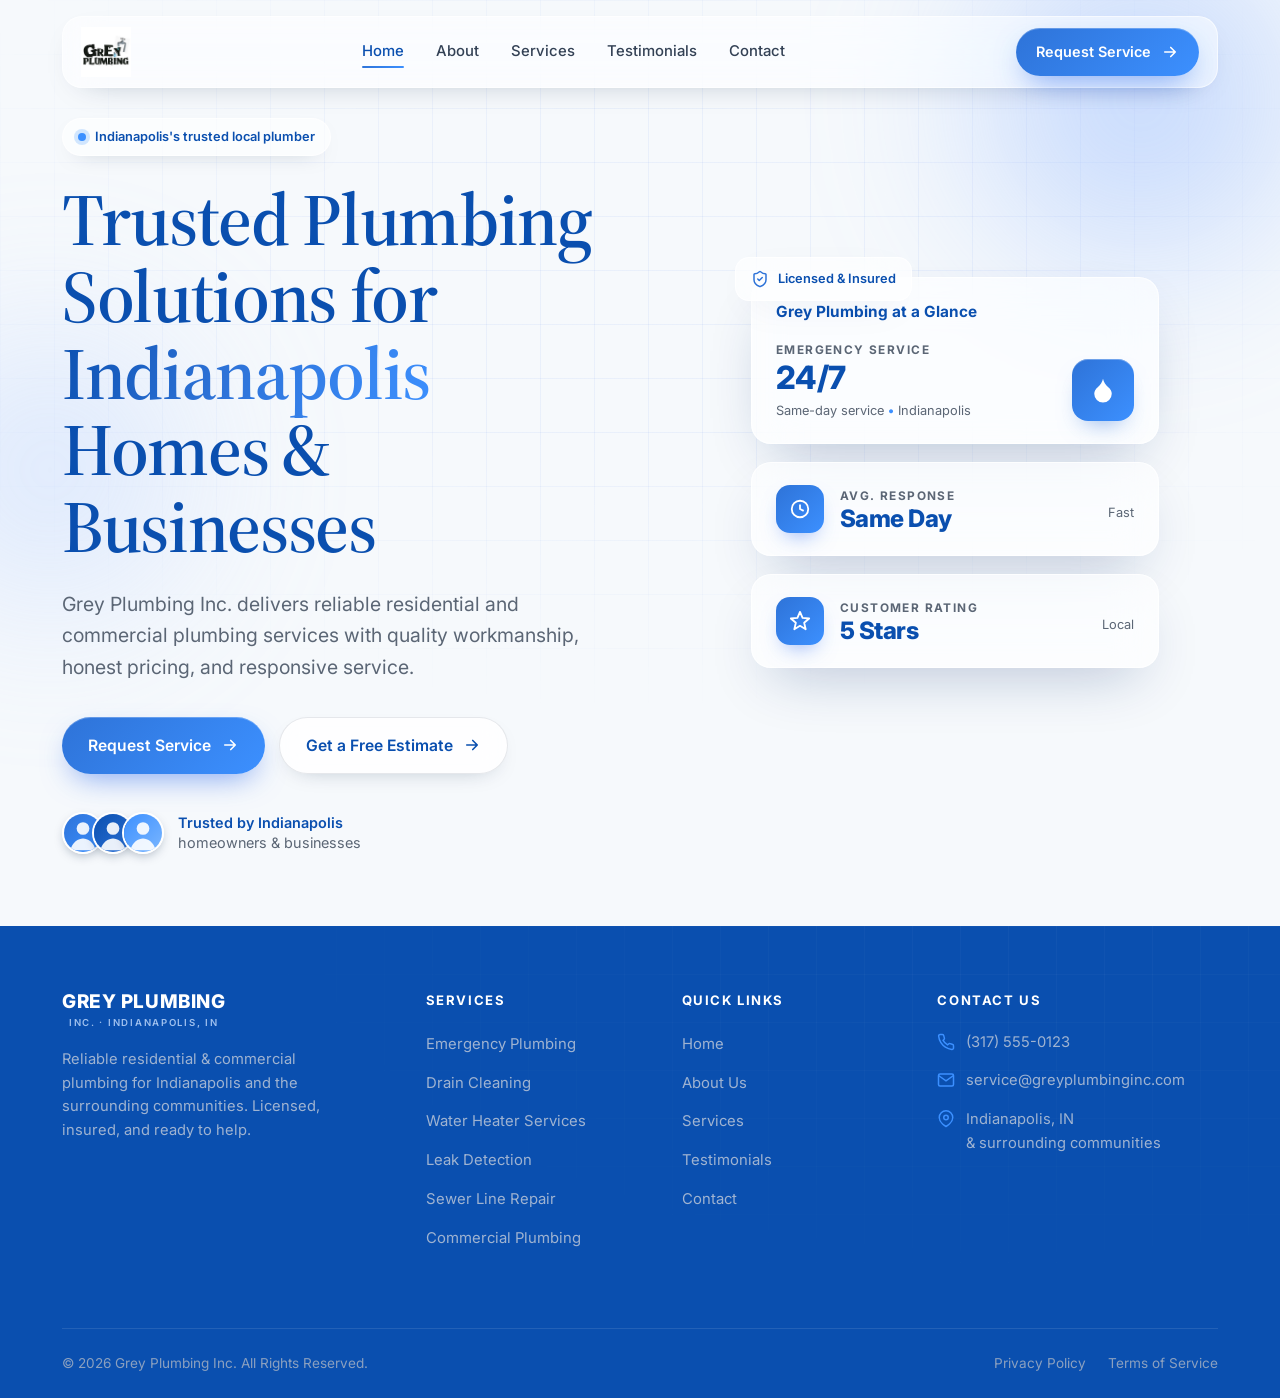
==== commit 73935339: "feat: rebrand accounting website into Grey Plumbing Inc website Convert the multi-page CPA site into" ====
--- a/index.html
+++ b/index.html
@@ -4,23 +4,25 @@
   <meta charset="UTF-8" />
   <meta name="viewport" content="width=device-width, initial-scale=1.0" />
 
-  <title>Innovative Small Business Solutions CPA | Accounting &amp; Tax Services</title>
-  <meta name="description" content="Innovative Small Business Solutions CPA delivers premium accounting, tax planning, payroll, and CFO advisory services for small businesses ready to grow with confidence." />
-  <meta name="keywords" content="CPA, small business accounting, tax planning, bookkeeping, payroll, CFO services, financial reporting, business advisory" />
-  <meta name="author" content="Innovative Small Business Solutions CPA" />
-  <meta name="theme-color" content="#0A2342" />
+  <title>Grey Plumbing Inc. | Professional Plumbing Services in Indianapolis, IN</title>
+  <meta name="description" content="Grey Plumbing Inc. provides residential and commercial plumbing services throughout Indianapolis, Indiana. Emergency repairs, drain cleaning, water heaters, leak detection, and more." />
+  <meta name="keywords" content="Grey Plumbing Inc, Indianapolis plumber, plumbing services Indianapolis, emergency plumber Indianapolis, drain cleaning Indianapolis, water heater repair Indianapolis" />
+  <meta name="author" content="Grey Plumbing Inc." />
+  <meta name="theme-color" content="#0A4FAF" />
   <link rel="canonical" href="https://zjhunter29.github.io/innovative-cpa/" />
 
   <meta property="og:type" content="website" />
-  <meta property="og:title" content="Innovative Small Business Solutions CPA | Accounting &amp; Tax Services" />
-  <meta property="og:description" content="Premium accounting, tax, and advisory services designed for small businesses ready to grow with confidence." />
-  <meta property="og:site_name" content="Innovative Small Business Solutions CPA" />
+  <meta property="og:title" content="Grey Plumbing Inc. | Professional Plumbing Services in Indianapolis, IN" />
+  <meta property="og:description" content="Reliable residential and commercial plumbing services across Indianapolis — emergency repairs, drain cleaning, water heaters, leak detection, and more." />
+  <meta property="og:site_name" content="Grey Plumbing Inc." />
   <meta property="og:url" content="https://zjhunter29.github.io/innovative-cpa/" />
+  <meta property="og:image" content="https://zjhunter29.github.io/innovative-cpa/logo.jpg" />
   <meta name="twitter:card" content="summary_large_image" />
-  <meta name="twitter:title" content="Innovative Small Business Solutions CPA" />
-  <meta name="twitter:description" content="Premium accounting, tax, and advisory services for small businesses." />
-
-  <link rel="icon" href="data:image/svg+xml,%3Csvg xmlns='http://www.w3.org/2000/svg' viewBox='0 0 32 32'%3E%3Crect width='32' height='32' rx='8' fill='%230A2342'/%3E%3Crect x='8' y='17' width='4' height='7' rx='1.5' fill='%234F8CFF'/%3E%3Crect x='14' y='12' width='4' height='12' rx='1.5' fill='%232563EB'/%3E%3Crect x='20' y='8' width='4' height='16' rx='1.5' fill='%2393B8FF'/%3E%3C/svg%3E" />
+  <meta name="twitter:title" content="Grey Plumbing Inc. | Indianapolis Plumbing Services" />
+  <meta name="twitter:description" content="Trusted residential & commercial plumbing in Indianapolis, IN." />
+  <meta name="twitter:image" content="https://zjhunter29.github.io/innovative-cpa/logo.jpg" />
+
+  <link rel="icon" href="logo.jpg" />
 
   <link rel="preconnect" href="https://fonts.googleapis.com" />
   <link rel="preconnect" href="https://fonts.gstatic.com" crossorigin />
@@ -32,26 +34,27 @@
   <script type="application/ld+json">
   {
     "@context":"https://schema.org",
-    "@type":"AccountingService",
-    "name":"Innovative Small Business Solutions CPA",
-    "description":"Premium accounting, tax planning, payroll, and CFO advisory services for small businesses.",
+    "@type":"Plumber",
+    "name":"Grey Plumbing Inc.",
+    "description":"Residential and commercial plumbing services in Indianapolis, Indiana — emergency repairs, drain cleaning, water heaters, leak detection, sewer line services, and more.",
     "@id":"https://zjhunter29.github.io/innovative-cpa/",
     "url":"https://zjhunter29.github.io/innovative-cpa/",
-    "telephone":"+1-765-606-6709",
+    "image":"https://zjhunter29.github.io/innovative-cpa/logo.jpg",
+    "telephone":"+1-317-555-0123",
+    "email":"service@greyplumbinginc.com",
     "priceRange":"$$",
     "address":{
       "@type":"PostalAddress",
-      "streetAddress":"1393 E 240 N",
-      "addressLocality":"Anderson",
+      "addressLocality":"Indianapolis",
       "addressRegion":"IN",
-      "postalCode":"46012",
+      "postalCode":"46201",
       "addressCountry":"US"
     },
-    "areaServed":"US",
+    "areaServed":"Indianapolis, IN and surrounding communities",
     "openingHoursSpecification":{
       "@type":"OpeningHoursSpecification",
       "dayOfWeek":["Monday","Tuesday","Wednesday","Thursday","Friday"],
-      "opens":"09:00","closes":"17:00"
+      "opens":"08:00","closes":"18:00"
     }
   }
   </script>
@@ -63,30 +66,23 @@
   <header class="nav" id="nav">
     <div class="container">
       <div class="nav-inner">
-        <a class="brand" href="index.html" aria-label="Innovative Small Business Solutions CPA home">
-          <span class="brand-mark" aria-hidden="true">
-            <svg viewBox="0 0 24 24" fill="none"><rect x="3" y="13" width="4" height="8" rx="1.3" fill="#4F8CFF"/><rect x="10" y="8" width="4" height="13" rx="1.3" fill="#2563EB"/><rect x="17" y="4" width="4" height="17" rx="1.3" fill="#93B8FF"/></svg>
-          </span>
-          <span class="brand-text">
-            <span class="b1">INNOVATIVE</span>
-            <span class="b2">Small Business Solutions</span>
-            <span class="b3">CPA</span>
-          </span>
+        <a class="brand" href="index.html" aria-label="Grey Plumbing Inc. home">
+          <img class="brand-logo" src="logo.jpg" width="819" height="819" alt="Grey Plumbing Inc." />
         </a>
 
         <nav class="nav-menu" aria-label="Primary">
           <div class="nav-links">
             <a href="index.html" class="active" aria-current="page">Home</a>
+            <a href="about.html">About</a>
             <a href="services.html">Services</a>
-            <a href="industries.html">Industries</a>
-            <a href="about.html">About</a>
+            <a href="testimonials.html">Testimonials</a>
             <a href="contact.html">Contact</a>
           </div>
         </nav>
 
         <div class="nav-cta">
           <a href="contact.html" class="btn btn-primary">
-            <span>Schedule Consultation</span>
+            <span>Request Service</span>
             <svg viewBox="0 0 24 24" fill="none" stroke="currentColor" stroke-width="2.2" stroke-linecap="round" stroke-linejoin="round" aria-hidden="true"><path d="M5 12h14M13 6l6 6-6 6"/></svg>
           </a>
           <button class="nav-toggle" id="navToggle" aria-label="Toggle menu" aria-expanded="false" aria-controls="mobilePanel">
@@ -99,11 +95,11 @@
 
   <div class="mobile-panel" id="mobilePanel">
     <a href="index.html" class="active" aria-current="page">Home <svg viewBox="0 0 24 24" fill="none" stroke="currentColor" stroke-width="2.2" stroke-linecap="round"><path d="M9 6l6 6-6 6"/></svg></a>
+    <a href="about.html">About <svg viewBox="0 0 24 24" fill="none" stroke="currentColor" stroke-width="2.2" stroke-linecap="round"><path d="M9 6l6 6-6 6"/></svg></a>
     <a href="services.html">Services <svg viewBox="0 0 24 24" fill="none" stroke="currentColor" stroke-width="2.2" stroke-linecap="round"><path d="M9 6l6 6-6 6"/></svg></a>
-    <a href="industries.html">Industries <svg viewBox="0 0 24 24" fill="none" stroke="currentColor" stroke-width="2.2" stroke-linecap="round"><path d="M9 6l6 6-6 6"/></svg></a>
-    <a href="about.html">About <svg viewBox="0 0 24 24" fill="none" stroke="currentColor" stroke-width="2.2" stroke-linecap="round"><path d="M9 6l6 6-6 6"/></svg></a>
+    <a href="testimonials.html">Testimonials <svg viewBox="0 0 24 24" fill="none" stroke="currentColor" stroke-width="2.2" stroke-linecap="round"><path d="M9 6l6 6-6 6"/></svg></a>
     <a href="contact.html">Contact <svg viewBox="0 0 24 24" fill="none" stroke="currentColor" stroke-width="2.2" stroke-linecap="round"><path d="M9 6l6 6-6 6"/></svg></a>
-    <a href="contact.html" class="btn btn-primary">Schedule a Consultation</a>
+    <a href="contact.html" class="btn btn-primary">Request Service</a>
   </div>
 
   <main id="main">
@@ -116,72 +112,65 @@
       <div class="container">
         <div class="hero-grid">
           <div class="hero-copy">
-            <span class="hero-badge reveal"><span class="dot"></span> Trusted CPA firm for modern small businesses</span>
-            <h1 class="reveal d1">Accounting Solutions.<br /><span class="gtext">Business Success.</span></h1>
-            <p class="hero-lead reveal d2">Innovative accounting and tax solutions designed for small businesses ready to grow with confidence.</p>
+            <span class="hero-badge reveal"><span class="dot"></span> Indianapolis's trusted local plumber</span>
+            <h1 class="reveal d1">Trusted Plumbing Solutions for <span class="gtext">Indianapolis</span> Homes &amp; Businesses</h1>
+            <p class="hero-lead reveal d2">Grey Plumbing Inc. delivers reliable residential and commercial plumbing services with quality workmanship, honest pricing, and responsive service.</p>
             <div class="hero-actions reveal d3">
               <a href="contact.html" class="btn btn-primary">
-                <span>Schedule a Consultation</span>
+                <span>Request Service</span>
                 <svg viewBox="0 0 24 24" fill="none" stroke="currentColor" stroke-width="2.2" stroke-linecap="round" stroke-linejoin="round" aria-hidden="true"><path d="M5 12h14M13 6l6 6-6 6"/></svg>
               </a>
-              <a href="services.html" class="btn btn-ghost">
-                <span>Explore Services</span>
+              <a href="contact.html" class="btn btn-ghost">
+                <span>Get a Free Estimate</span>
                 <svg viewBox="0 0 24 24" fill="none" stroke="currentColor" stroke-width="2.2" stroke-linecap="round" stroke-linejoin="round" aria-hidden="true"><path d="M5 12h14M13 6l6 6-6 6"/></svg>
               </a>
             </div>
             <div class="trust reveal d4">
               <div class="avatars" aria-hidden="true">
                 <span class="av">
-                  <svg viewBox="0 0 42 42"><defs><linearGradient id="a1" x1="0" y1="0" x2="1" y2="1"><stop offset="0" stop-color="#2563EB"/><stop offset="1" stop-color="#4F8CFF"/></linearGradient></defs><rect width="42" height="42" fill="url(#a1)"/><circle cx="21" cy="16" r="7" fill="#fff" opacity=".9"/><path d="M7 40c2-9 9-13 14-13s12 4 14 13z" fill="#fff" opacity=".9"/></svg>
+                  <svg viewBox="0 0 42 42"><defs><linearGradient id="a1" x1="0" y1="0" x2="1" y2="1"><stop offset="0" stop-color="#2E73D8"/><stop offset="1" stop-color="#3C90FF"/></linearGradient></defs><rect width="42" height="42" fill="url(#a1)"/><circle cx="21" cy="16" r="7" fill="#fff" opacity=".9"/><path d="M7 40c2-9 9-13 14-13s12 4 14 13z" fill="#fff" opacity=".9"/></svg>
                 </span>
                 <span class="av">
-                  <svg viewBox="0 0 42 42"><defs><linearGradient id="a2" x1="0" y1="0" x2="1" y2="1"><stop offset="0" stop-color="#0A2342"/><stop offset="1" stop-color="#2563EB"/></linearGradient></defs><rect width="42" height="42" fill="url(#a2)"/><circle cx="21" cy="16" r="7" fill="#fff" opacity=".9"/><path d="M7 40c2-9 9-13 14-13s12 4 14 13z" fill="#fff" opacity=".9"/></svg>
+                  <svg viewBox="0 0 42 42"><defs><linearGradient id="a2" x1="0" y1="0" x2="1" y2="1"><stop offset="0" stop-color="#0A4FAF"/><stop offset="1" stop-color="#2E73D8"/></linearGradient></defs><rect width="42" height="42" fill="url(#a2)"/><circle cx="21" cy="16" r="7" fill="#fff" opacity=".9"/><path d="M7 40c2-9 9-13 14-13s12 4 14 13z" fill="#fff" opacity=".9"/></svg>
                 </span>
                 <span class="av">
-                  <svg viewBox="0 0 42 42"><defs><linearGradient id="a3" x1="0" y1="0" x2="1" y2="1"><stop offset="0" stop-color="#4F8CFF"/><stop offset="1" stop-color="#7AA8FF"/></linearGradient></defs><rect width="42" height="42" fill="url(#a3)"/><circle cx="21" cy="16" r="7" fill="#fff" opacity=".9"/><path d="M7 40c2-9 9-13 14-13s12 4 14 13z" fill="#fff" opacity=".9"/></svg>
+                  <svg viewBox="0 0 42 42"><defs><linearGradient id="a3" x1="0" y1="0" x2="1" y2="1"><stop offset="0" stop-color="#3C90FF"/><stop offset="1" stop-color="#7AB6FF"/></linearGradient></defs><rect width="42" height="42" fill="url(#a3)"/><circle cx="21" cy="16" r="7" fill="#fff" opacity=".9"/><path d="M7 40c2-9 9-13 14-13s12 4 14 13z" fill="#fff" opacity=".9"/></svg>
                 </span>
               </div>
-              <p class="trust-text"><strong>Trusted by small business</strong> owners nationwide</p>
+              <p class="trust-text"><strong>Trusted by Indianapolis</strong> homeowners &amp; businesses</p>
             </div>
           </div>
 
-          <!-- HERO VISUAL: static dashboard -->
+          <!-- HERO VISUAL: trust dashboard -->
           <div class="hero-visual reveal d2" aria-hidden="true">
             <div class="dash">
               <div class="spark glass sweep spark-1">
-                <svg viewBox="0 0 24 24" fill="none" stroke="currentColor" stroke-width="2" stroke-linecap="round" stroke-linejoin="round"><line x1="7" y1="17" x2="17" y2="7"/><polyline points="7 7 17 7 17 17"/></svg>
-                Profit up 18%
+                <svg viewBox="0 0 24 24" fill="none" stroke="currentColor" stroke-width="2" stroke-linecap="round" stroke-linejoin="round"><path d="M20 13c0 5-3.5 7.5-7.66 8.95a1 1 0 0 1-.67-.01C7.5 20.5 4 18 4 13V6a1 1 0 0 1 1-1c2 0 4.5-1.2 6.24-2.72a1.17 1.17 0 0 1 1.52 0C14.51 3.81 17 5 19 5a1 1 0 0 1 1 1z"/><path d="m9 12 2 2 4-4"/></svg>
+                Licensed &amp; Insured
               </div>
 
               <div class="dcard dcard-main glass">
-                <div class="dtitle"><span>Your Business at a Glance</span></div>
-                <div class="dlabel">Revenue</div>
+                <div class="dtitle"><span>Grey Plumbing at a Glance</span></div>
+                <div class="dlabel">Emergency Service</div>
                 <div class="drow">
                   <div>
-                    <div class="dval green">+24.6%</div>
-                    <div class="dsub">vs last year <span class="up">&#9650;</span></div>
+                    <div class="dval">24/7</div>
+                    <div class="dsub">Same-day service <span class="up">&bull;</span> Indianapolis</div>
                   </div>
-                  <svg class="chart" viewBox="0 0 130 54" preserveAspectRatio="none">
-                    <defs>
-                      <linearGradient id="cg" x1="0" y1="0" x2="0" y2="1"><stop offset="0" stop-color="#4F8CFF" stop-opacity=".45"/><stop offset="1" stop-color="#4F8CFF" stop-opacity="0"/></linearGradient>
-                    </defs>
-                    <path d="M2,44 L20,38 L40,40 L60,26 L80,30 L100,15 L128,8 L128,54 L2,54 Z" fill="url(#cg)"/>
-                    <path d="M2,44 L20,38 L40,40 L60,26 L80,30 L100,15 L128,8" fill="none" stroke="#2563EB" stroke-width="2.4" stroke-linecap="round" stroke-linejoin="round"/>
-                    <circle cx="128" cy="8" r="3.6" fill="#2563EB"/><circle cx="128" cy="8" r="6.5" fill="#2563EB" opacity=".18"/>
-                  </svg>
+                  <span class="dtile"><svg viewBox="0 0 24 24" fill="currentColor" aria-hidden="true"><path d="M12 22a7 7 0 0 0 7-7c0-2-1-3.9-3-5.5s-3.5-4-4-6.5c-.5 2.5-2 4.9-4 6.5C6 11.1 5 13 5 15a7 7 0 0 0 7 7z"/></svg></span>
                 </div>
               </div>
 
               <div class="dcard dmini glass">
-                <span class="icon blue"><svg viewBox="0 0 24 24" fill="none" stroke="currentColor" stroke-width="2"><path d="M12 1v22M17 5H9.5a3.5 3.5 0 0 0 0 7h5a3.5 3.5 0 0 1 0 7H6"/></svg></span>
-                <div class="meta"><div class="dlabel">Tax Savings</div><div class="v">$14,230</div></div>
-                <div class="dsub">YTD</div>
+                <span class="icon blue"><svg viewBox="0 0 24 24" fill="none" stroke="currentColor" stroke-width="2"><circle cx="12" cy="12" r="9"/><path d="M12 7v5l4 2"/></svg></span>
+                <div class="meta"><div class="dlabel">Avg. Response</div><div class="v">Same Day</div></div>
+                <div class="dsub">Fast</div>
               </div>
 
               <div class="dcard dmini glass">
-                <span class="icon mint"><svg viewBox="0 0 24 24" fill="none" stroke="currentColor" stroke-width="2"><path d="M3 12h4l3 8 4-16 3 8h4"/></svg></span>
-                <div class="meta"><div class="dlabel">Cash Flow</div><div class="v mint">Healthy</div></div>
-                <div class="dsub">Status</div>
+                <span class="icon blue"><svg viewBox="0 0 24 24" fill="none" stroke="currentColor" stroke-width="2" stroke-linejoin="round"><path d="M12 17.27L18.18 21l-1.64-7.03L22 9.24l-7.19-.61L12 2 9.19 8.63 2 9.24l5.46 4.73L5.82 21z"/></svg></span>
+                <div class="meta"><div class="dlabel">Customer Rating</div><div class="v">5 Stars</div></div>
+                <div class="dsub">Local</div>
               </div>
             </div>
           </div>
@@ -195,28 +184,22 @@
     <div class="container">
       <div class="footer-top">
         <div class="footer-brand fcol">
-          <a class="brand" href="index.html" aria-label="Innovative Small Business Solutions CPA home">
-            <span class="brand-mark" aria-hidden="true">
-              <svg viewBox="0 0 24 24" fill="none"><rect x="3" y="13" width="4" height="8" rx="1.3" fill="#4F8CFF"/><rect x="10" y="8" width="4" height="13" rx="1.3" fill="#2563EB"/><rect x="17" y="4" width="4" height="17" rx="1.3" fill="#93B8FF"/></svg>
-            </span>
-            <span class="brand-text">
-              <span class="b1">INNOVATIVE</span>
-              <span class="b2">Small Business Solutions</span>
-              <span class="b3">CPA</span>
-            </span>
+          <a class="brand footer-wordmark" href="index.html" aria-label="Grey Plumbing Inc. home">
+            <span class="fw-1">GREY PLUMBING</span>
+            <span class="fw-2">Inc. &middot; Indianapolis, IN</span>
           </a>
-          <p>Innovative accounting solutions and trusted advice for small businesses ready to grow with confidence.</p>
+          <p>Reliable residential &amp; commercial plumbing for Indianapolis and the surrounding communities. Licensed, insured, and ready to help.</p>
         </div>
 
         <div class="fcol">
           <h5>Services</h5>
           <ul>
-            <li><a href="services.html">Bookkeeping &amp; Accounting</a></li>
-            <li><a href="services.html">Tax Planning &amp; Preparation</a></li>
-            <li><a href="services.html">Payroll Services</a></li>
-            <li><a href="services.html">Financial Reporting</a></li>
-            <li><a href="services.html">Business Advisory</a></li>
-            <li><a href="services.html">CFO Services</a></li>
+            <li><a href="services.html">Emergency Plumbing</a></li>
+            <li><a href="services.html">Drain Cleaning</a></li>
+            <li><a href="services.html">Water Heater Services</a></li>
+            <li><a href="services.html">Leak Detection</a></li>
+            <li><a href="services.html">Sewer Line Repair</a></li>
+            <li><a href="services.html">Commercial Plumbing</a></li>
           </ul>
         </div>
 
@@ -225,21 +208,22 @@
           <ul>
             <li><a href="index.html">Home</a></li>
             <li><a href="about.html">About Us</a></li>
-            <li><a href="industries.html">Industries</a></li>
             <li><a href="services.html">Services</a></li>
+            <li><a href="testimonials.html">Testimonials</a></li>
             <li><a href="contact.html">Contact</a></li>
           </ul>
         </div>
 
         <div class="fcol">
           <h5>Contact Us</h5>
-          <div class="ci"><svg viewBox="0 0 24 24" fill="none" stroke="currentColor" stroke-width="2"><path d="M22 16.9v3a2 2 0 0 1-2.2 2 19.8 19.8 0 0 1-8.6-3 19.5 19.5 0 0 1-6-6 19.8 19.8 0 0 1-3-8.6A2 2 0 0 1 4.1 2h3a2 2 0 0 1 2 1.7c.1 1 .4 1.9.7 2.8a2 2 0 0 1-.5 2.1L8.1 9.9a16 16 0 0 0 6 6l1.3-1.2a2 2 0 0 1 2.1-.5c.9.3 1.8.6 2.8.7a2 2 0 0 1 1.7 2z"/></svg><a href="tel:+17656066709">(765) 606-6709</a></div>
-          <div class="ci"><svg viewBox="0 0 24 24" fill="none" stroke="currentColor" stroke-width="2"><path d="M21 10c0 7-9 12-9 12s-9-5-9-12a9 9 0 0 1 18 0z"/><circle cx="12" cy="10" r="3"/></svg><span>1393 E 240 N<br />Anderson, IN 46012</span></div>
+          <div class="ci"><svg viewBox="0 0 24 24" fill="none" stroke="currentColor" stroke-width="2"><path d="M22 16.9v3a2 2 0 0 1-2.2 2 19.8 19.8 0 0 1-8.6-3 19.5 19.5 0 0 1-6-6 19.8 19.8 0 0 1-3-8.6A2 2 0 0 1 4.1 2h3a2 2 0 0 1 2 1.7c.1 1 .4 1.9.7 2.8a2 2 0 0 1-.5 2.1L8.1 9.9a16 16 0 0 0 6 6l1.3-1.2a2 2 0 0 1 2.1-.5c.9.3 1.8.6 2.8.7a2 2 0 0 1 1.7 2z"/></svg><a href="tel:+13175550123">(317) 555-0123</a></div>
+          <div class="ci"><svg viewBox="0 0 24 24" fill="none" stroke="currentColor" stroke-width="2"><rect x="2" y="4" width="20" height="16" rx="2"/><path d="m22 6-10 7L2 6"/></svg><a href="mailto:service@greyplumbinginc.com">service@greyplumbinginc.com</a></div>
+          <div class="ci"><svg viewBox="0 0 24 24" fill="none" stroke="currentColor" stroke-width="2"><path d="M21 10c0 7-9 12-9 12s-9-5-9-12a9 9 0 0 1 18 0z"/><circle cx="12" cy="10" r="3"/></svg><span>Indianapolis, IN<br />&amp; surrounding communities</span></div>
         </div>
       </div>
 
       <div class="footer-bottom">
-        <p>&copy; <span id="year">2026</span> Innovative Small Business Solutions CPA. All Rights Reserved.</p>
+        <p>&copy; <span id="year">2026</span> Grey Plumbing Inc. All Rights Reserved.</p>
         <div class="fb-links">
           <a href="#">Privacy Policy</a>
           <a href="#">Terms of Service</a>
--- a/styles.css
+++ b/styles.css
@@ -2,22 +2,22 @@
    DESIGN TOKENS
 ============================================================ */
 :root{
-  --primary:#0A2342;
-  --secondary:#2563EB;
-  --accent:#4F8CFF;
-  --bg:#F6F8FC;
+  --primary:#0A4FAF;
+  --secondary:#2E73D8;
+  --accent:#3C90FF;
+  --bg:#F6F9FC;
   --text:#111827;
-  --subtext:#6B7280;
+  --subtext:#5B6675;
 
   --glass:rgba(255,255,255,0.65);
   --glass-strong:rgba(255,255,255,0.82);
   --glass-border:rgba(255,255,255,0.75);
-  --glass-shadow:0 24px 60px -22px rgba(10,35,66,0.30);
-  --card-shadow:0 12px 40px -18px rgba(10,35,66,0.22);
-
-  --grad-brand:linear-gradient(135deg,#2563EB 0%,#4F8CFF 100%);
-  --grad-text:linear-gradient(115deg,#2563EB 0%,#4F8CFF 60%,#7AA8FF 100%);
-  --grad-dark:linear-gradient(135deg,#0A2342 0%,#0E2C56 45%,#143b72 100%);
+  --glass-shadow:0 24px 60px -22px rgba(10,46,110,0.30);
+  --card-shadow:0 12px 40px -18px rgba(10,46,110,0.22);
+
+  --grad-brand:linear-gradient(135deg,#2E73D8 0%,#3C90FF 100%);
+  --grad-text:linear-gradient(115deg,#0A4FAF 0%,#2E73D8 45%,#3C90FF 100%);
+  --grad-dark:linear-gradient(135deg,#063B86 0%,#0A4FAF 45%,#2E73D8 100%);
 
   --font-sans:'Inter',system-ui,-apple-system,Segoe UI,Roboto,Helvetica,Arial,sans-serif;
   --font-serif:'Source Serif 4','Iowan Old Style',Georgia,'Times New Roman',serif;
@@ -243,8 +243,8 @@
   background:rgba(255,255,255,.6);border:1px solid rgba(255,255,255,.7);
   box-shadow:0 8px 22px -16px rgba(10,35,66,.5);
 }
-.hero-badge .dot{width:8px;height:8px;border-radius:50%;background:#22c55e;box-shadow:0 0 0 4px rgba(34,197,94,.18);animation:pulse 2.4s ease-in-out infinite}
-@keyframes pulse{0%,100%{box-shadow:0 0 0 4px rgba(34,197,94,.18)}50%{box-shadow:0 0 0 7px rgba(34,197,94,.05)}}
+.hero-badge .dot{width:8px;height:8px;border-radius:50%;background:var(--accent);box-shadow:0 0 0 4px rgba(60,144,255,.22);animation:pulse 2.4s ease-in-out infinite}
+@keyframes pulse{0%,100%{box-shadow:0 0 0 4px rgba(60,144,255,.22)}50%{box-shadow:0 0 0 7px rgba(60,144,255,.05)}}
 
 .hero h1{
   font-family:var(--font-serif);font-weight:600;color:var(--primary);
@@ -275,12 +275,12 @@
 .dcard .dlabel{font-size:.74rem;font-weight:700;letter-spacing:.12em;text-transform:uppercase;color:var(--subtext)}
 .dcard-main .dtitle{display:flex;align-items:center;justify-content:space-between;margin-bottom:16px}
 .dcard-main .dtitle span{font-weight:700;color:var(--primary);font-size:.96rem}
-.dcard-main .pill{font-size:.7rem;font-weight:700;color:#16a34a;background:rgba(34,197,94,.12);padding:5px 9px;border-radius:8px}
+.dcard-main .pill{font-size:.7rem;font-weight:700;color:var(--secondary);background:rgba(60,144,255,.12);padding:5px 9px;border-radius:8px}
 .drow{display:flex;align-items:flex-end;justify-content:space-between;gap:16px}
 .dval{font-size:2rem;font-weight:800;color:var(--primary);line-height:1;letter-spacing:-.02em}
-.dval.green{color:#16a34a}
+.dval.green{color:var(--secondary)}
 .dsub{font-size:.8rem;color:var(--subtext);margin-top:7px}
-.dsub .up{color:#16a34a;font-weight:700}
+.dsub .up{color:var(--accent);font-weight:700}
 .chart{width:130px;height:54px;flex-shrink:0}
 
 .dmini{display:flex;align-items:center;gap:16px}
@@ -289,15 +289,24 @@
   box-shadow:0 10px 22px -10px rgba(37,99,235,.6);
 }
 .dmini .icon.blue{background:var(--grad-brand)}
-.dmini .icon.mint{background:linear-gradient(135deg,#10b981,#34d399);box-shadow:0 10px 22px -10px rgba(16,185,129,.6)}
+.dmini .icon.mint{background:linear-gradient(135deg,#2E73D8,#3C90FF);box-shadow:0 10px 22px -10px rgba(46,115,216,.6)}
 .dmini .icon svg{width:22px;height:22px}
 .dmini .meta{flex:1}
 .dmini .meta .v{font-size:1.5rem;font-weight:800;color:var(--primary);line-height:1.1;letter-spacing:-.02em}
-.dmini .meta .v.mint{color:#10b981}
+.dmini .meta .v.mint{color:var(--secondary)}
 
 .spark{position:absolute;border-radius:var(--radius-sm);padding:11px 15px;z-index:3;display:flex;align-items:center;gap:9px;font-size:.8rem;font-weight:600;color:var(--primary)}
 .spark svg{width:18px;height:18px;color:var(--secondary)}
 .spark-1{top:-14px;left:-10px}
+.dtile{width:62px;height:62px;border-radius:16px;flex-shrink:0;display:grid;place-items:center;color:#fff;background:var(--grad-brand);box-shadow:0 12px 24px -12px rgba(46,115,216,.6),inset 0 1px 0 rgba(255,255,255,.3)}
+.dtile svg{width:30px;height:30px}
+
+/* brand logo (header / mobile) + footer wordmark */
+.brand-logo{height:50px;width:auto;display:block;mix-blend-mode:multiply;transition:height .35s var(--ease)}
+.nav.scrolled .brand-logo{height:44px}
+.footer-wordmark{display:inline-flex;flex-direction:column;gap:3px}
+.footer-wordmark .fw-1{font-weight:800;font-size:1.18rem;letter-spacing:.03em;color:#fff;line-height:1}
+.footer-wordmark .fw-2{font-size:.6rem;letter-spacing:.18em;text-transform:uppercase;color:#9fc0ee;font-weight:600}
 
 /* ============================================================
    PAGE HERO (subpages)
@@ -359,7 +368,7 @@
   background-size:46px 46px;-webkit-mask-image:radial-gradient(ellipse at 70% 0%,#000,transparent 70%);mask-image:radial-gradient(ellipse at 70% 0%,#000,transparent 70%)}
 .stats-grid{position:relative;z-index:2;display:grid;gap:30px;grid-template-columns:repeat(2,1fr);text-align:center}
 .stat .num{font-family:var(--font-serif);font-weight:700;color:#fff;font-size:clamp(2.3rem,5vw,3.3rem);line-height:1;letter-spacing:-.02em}
-.stat .num .gtext{background:linear-gradient(120deg,#9cc0ff,#4F8CFF);-webkit-background-clip:text;background-clip:text;-webkit-text-fill-color:transparent}
+.stat .num .gtext{background:linear-gradient(120deg,#bcd6ff,#3C90FF);-webkit-background-clip:text;background-clip:text;-webkit-text-fill-color:transparent}
 .stat .lbl{color:#b9cbe6;font-size:.95rem;margin-top:12px;font-weight:500}
 
 /* ============================================================
@@ -375,6 +384,8 @@
   border:1px solid var(--glass-border);box-shadow:var(--glass-shadow);
 }
 .t-quote-mark{font-family:var(--font-serif);font-size:4.5rem;line-height:.5;color:rgba(37,99,235,.18);height:34px}
+.t-stars{display:flex;justify-content:center;gap:5px;margin-bottom:20px;color:#2E73D8}
+.t-stars svg{width:21px;height:21px;filter:drop-shadow(0 2px 5px rgba(46,115,216,.3))}
 .t-quote{font-family:var(--font-serif);font-size:clamp(1.1rem,2vw,1.45rem);color:var(--primary);font-style:italic;line-height:1.5;margin-bottom:26px}
 .t-person{display:flex;align-items:center;justify-content:center;gap:14px}
 .t-person .av{width:54px;height:54px;border-radius:50%;overflow:hidden;border:2px solid #fff;box-shadow:0 6px 16px -6px rgba(10,35,66,.4)}
@@ -394,7 +405,7 @@
 .t-dot.active{width:28px;border-radius:6px;background:var(--grad-brand)}
 
 /* ============================================================
-   INDUSTRIES
+   ICON CARD GRID (Why Choose Us)
 ============================================================ */
 .ind-grid{display:grid;gap:18px;margin-top:54px;grid-template-columns:repeat(2,1fr)}
 .ind-card{
@@ -461,8 +472,8 @@
 .field input:focus,.field textarea:focus,.field select:focus{outline:none;border-color:var(--accent);box-shadow:0 0 0 4px rgba(79,140,255,.16)}
 .field input::placeholder,.field textarea::placeholder{color:#9aa6b6}
 .form-submit{width:100%;margin-top:4px}
-.form-note{margin-top:16px;padding:13px 16px;border-radius:12px;background:rgba(34,197,94,.12);
-  border:1px solid rgba(34,197,94,.25);color:#15803d;font-size:.92rem;font-weight:600;display:none}
+.form-note{margin-top:16px;padding:13px 16px;border-radius:12px;background:rgba(60,144,255,.12);
+  border:1px solid rgba(60,144,255,.28);color:var(--primary);font-size:.92rem;font-weight:600;display:none}
 .form-note.show{display:block}
 
 /* ============================================================
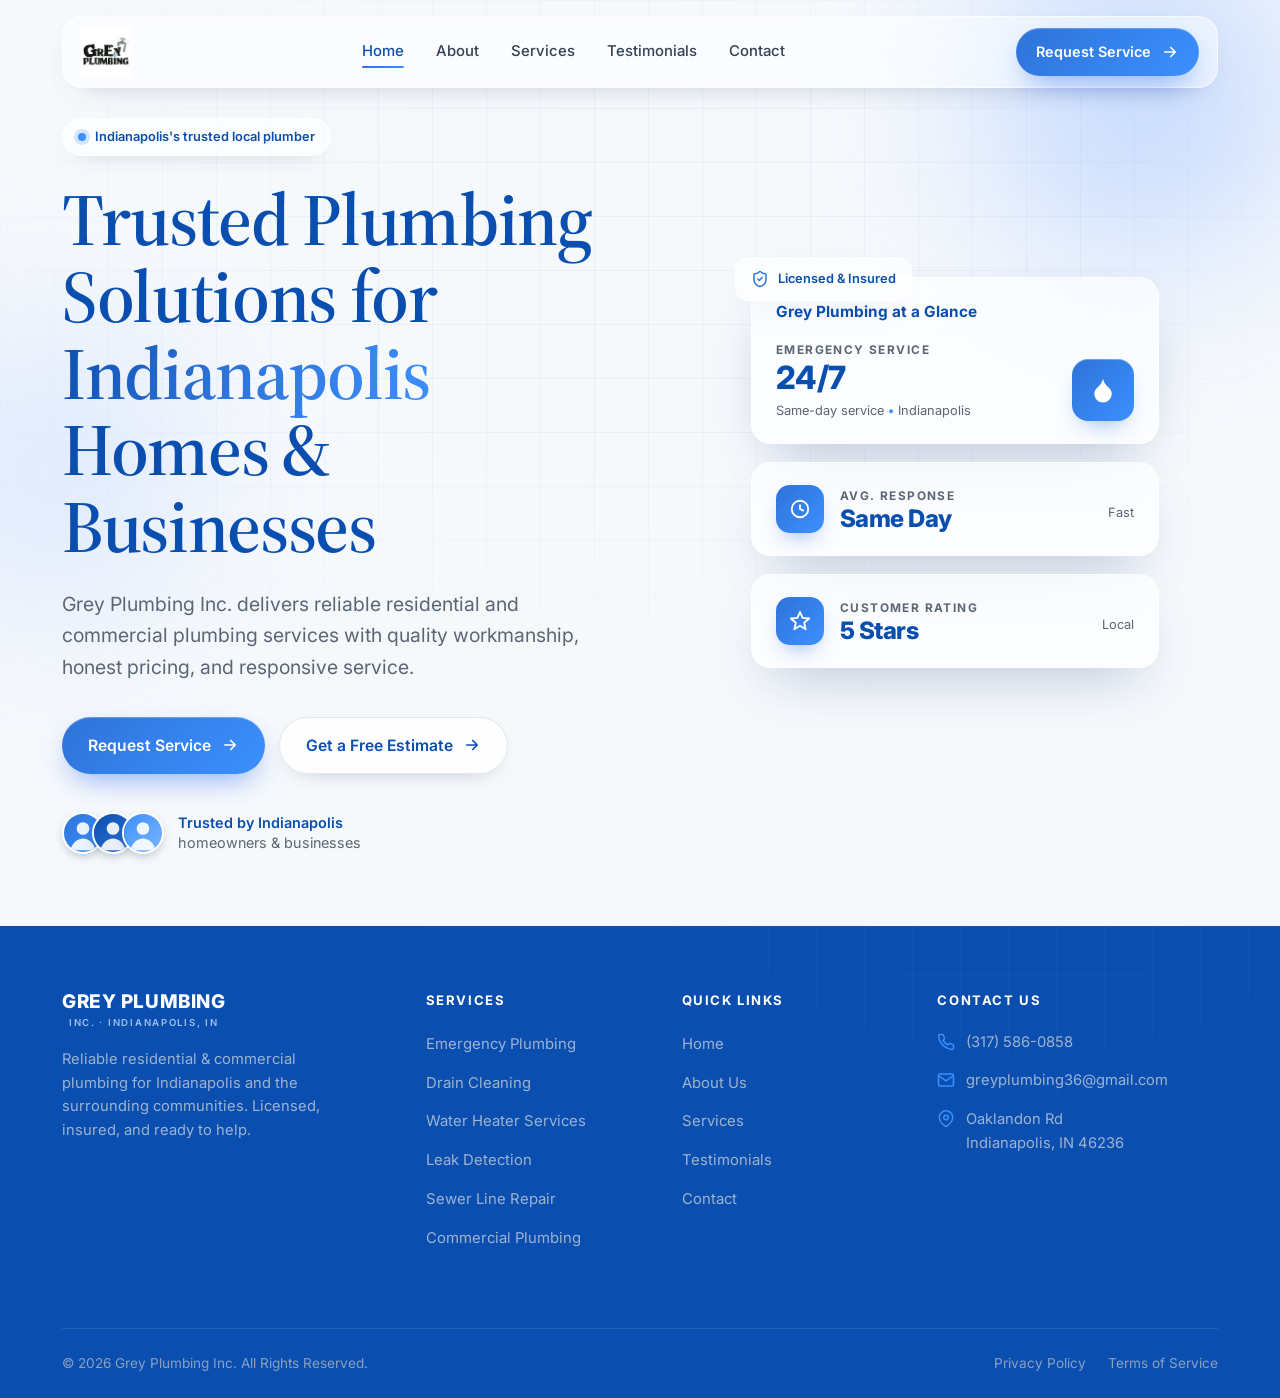
==== commit a1f687b7: "Rename live site to grey-plumbing and add real contact details - Point all canonical/OG/Twitter/sche" ====
--- a/index.html
+++ b/index.html
@@ -9,18 +9,18 @@
   <meta name="keywords" content="Grey Plumbing Inc, Indianapolis plumber, plumbing services Indianapolis, emergency plumber Indianapolis, drain cleaning Indianapolis, water heater repair Indianapolis" />
   <meta name="author" content="Grey Plumbing Inc." />
   <meta name="theme-color" content="#0A4FAF" />
-  <link rel="canonical" href="https://zjhunter29.github.io/innovative-cpa/" />
+  <link rel="canonical" href="https://zjhunter29.github.io/grey-plumbing/" />
 
   <meta property="og:type" content="website" />
   <meta property="og:title" content="Grey Plumbing Inc. | Professional Plumbing Services in Indianapolis, IN" />
   <meta property="og:description" content="Reliable residential and commercial plumbing services across Indianapolis — emergency repairs, drain cleaning, water heaters, leak detection, and more." />
   <meta property="og:site_name" content="Grey Plumbing Inc." />
-  <meta property="og:url" content="https://zjhunter29.github.io/innovative-cpa/" />
-  <meta property="og:image" content="https://zjhunter29.github.io/innovative-cpa/logo.jpg" />
+  <meta property="og:url" content="https://zjhunter29.github.io/grey-plumbing/" />
+  <meta property="og:image" content="https://zjhunter29.github.io/grey-plumbing/logo.jpg" />
   <meta name="twitter:card" content="summary_large_image" />
   <meta name="twitter:title" content="Grey Plumbing Inc. | Indianapolis Plumbing Services" />
   <meta name="twitter:description" content="Trusted residential & commercial plumbing in Indianapolis, IN." />
-  <meta name="twitter:image" content="https://zjhunter29.github.io/innovative-cpa/logo.jpg" />
+  <meta name="twitter:image" content="https://zjhunter29.github.io/grey-plumbing/logo.jpg" />
 
   <link rel="icon" href="logo.jpg" />
 
@@ -37,17 +37,18 @@
     "@type":"Plumber",
     "name":"Grey Plumbing Inc.",
     "description":"Residential and commercial plumbing services in Indianapolis, Indiana — emergency repairs, drain cleaning, water heaters, leak detection, sewer line services, and more.",
-    "@id":"https://zjhunter29.github.io/innovative-cpa/",
-    "url":"https://zjhunter29.github.io/innovative-cpa/",
-    "image":"https://zjhunter29.github.io/innovative-cpa/logo.jpg",
-    "telephone":"+1-317-555-0123",
-    "email":"service@greyplumbinginc.com",
+    "@id":"https://zjhunter29.github.io/grey-plumbing/",
+    "url":"https://zjhunter29.github.io/grey-plumbing/",
+    "image":"https://zjhunter29.github.io/grey-plumbing/logo.jpg",
+    "telephone":"+1-317-586-0858",
+    "email":"greyplumbing36@gmail.com",
     "priceRange":"$$",
     "address":{
       "@type":"PostalAddress",
+      "streetAddress":"Oaklandon Rd",
       "addressLocality":"Indianapolis",
       "addressRegion":"IN",
-      "postalCode":"46201",
+      "postalCode":"46236",
       "addressCountry":"US"
     },
     "areaServed":"Indianapolis, IN and surrounding communities",
@@ -216,9 +217,9 @@
 
         <div class="fcol">
           <h5>Contact Us</h5>
-          <div class="ci"><svg viewBox="0 0 24 24" fill="none" stroke="currentColor" stroke-width="2"><path d="M22 16.9v3a2 2 0 0 1-2.2 2 19.8 19.8 0 0 1-8.6-3 19.5 19.5 0 0 1-6-6 19.8 19.8 0 0 1-3-8.6A2 2 0 0 1 4.1 2h3a2 2 0 0 1 2 1.7c.1 1 .4 1.9.7 2.8a2 2 0 0 1-.5 2.1L8.1 9.9a16 16 0 0 0 6 6l1.3-1.2a2 2 0 0 1 2.1-.5c.9.3 1.8.6 2.8.7a2 2 0 0 1 1.7 2z"/></svg><a href="tel:+13175550123">(317) 555-0123</a></div>
-          <div class="ci"><svg viewBox="0 0 24 24" fill="none" stroke="currentColor" stroke-width="2"><rect x="2" y="4" width="20" height="16" rx="2"/><path d="m22 6-10 7L2 6"/></svg><a href="mailto:service@greyplumbinginc.com">service@greyplumbinginc.com</a></div>
-          <div class="ci"><svg viewBox="0 0 24 24" fill="none" stroke="currentColor" stroke-width="2"><path d="M21 10c0 7-9 12-9 12s-9-5-9-12a9 9 0 0 1 18 0z"/><circle cx="12" cy="10" r="3"/></svg><span>Indianapolis, IN<br />&amp; surrounding communities</span></div>
+          <div class="ci"><svg viewBox="0 0 24 24" fill="none" stroke="currentColor" stroke-width="2"><path d="M22 16.9v3a2 2 0 0 1-2.2 2 19.8 19.8 0 0 1-8.6-3 19.5 19.5 0 0 1-6-6 19.8 19.8 0 0 1-3-8.6A2 2 0 0 1 4.1 2h3a2 2 0 0 1 2 1.7c.1 1 .4 1.9.7 2.8a2 2 0 0 1-.5 2.1L8.1 9.9a16 16 0 0 0 6 6l1.3-1.2a2 2 0 0 1 2.1-.5c.9.3 1.8.6 2.8.7a2 2 0 0 1 1.7 2z"/></svg><a href="tel:+13175860858">(317) 586-0858</a></div>
+          <div class="ci"><svg viewBox="0 0 24 24" fill="none" stroke="currentColor" stroke-width="2"><rect x="2" y="4" width="20" height="16" rx="2"/><path d="m22 6-10 7L2 6"/></svg><a href="mailto:greyplumbing36@gmail.com">greyplumbing36@gmail.com</a></div>
+          <div class="ci"><svg viewBox="0 0 24 24" fill="none" stroke="currentColor" stroke-width="2"><path d="M21 10c0 7-9 12-9 12s-9-5-9-12a9 9 0 0 1 18 0z"/><circle cx="12" cy="10" r="3"/></svg><span>Oaklandon Rd<br />Indianapolis, IN 46236</span></div>
         </div>
       </div>
 
